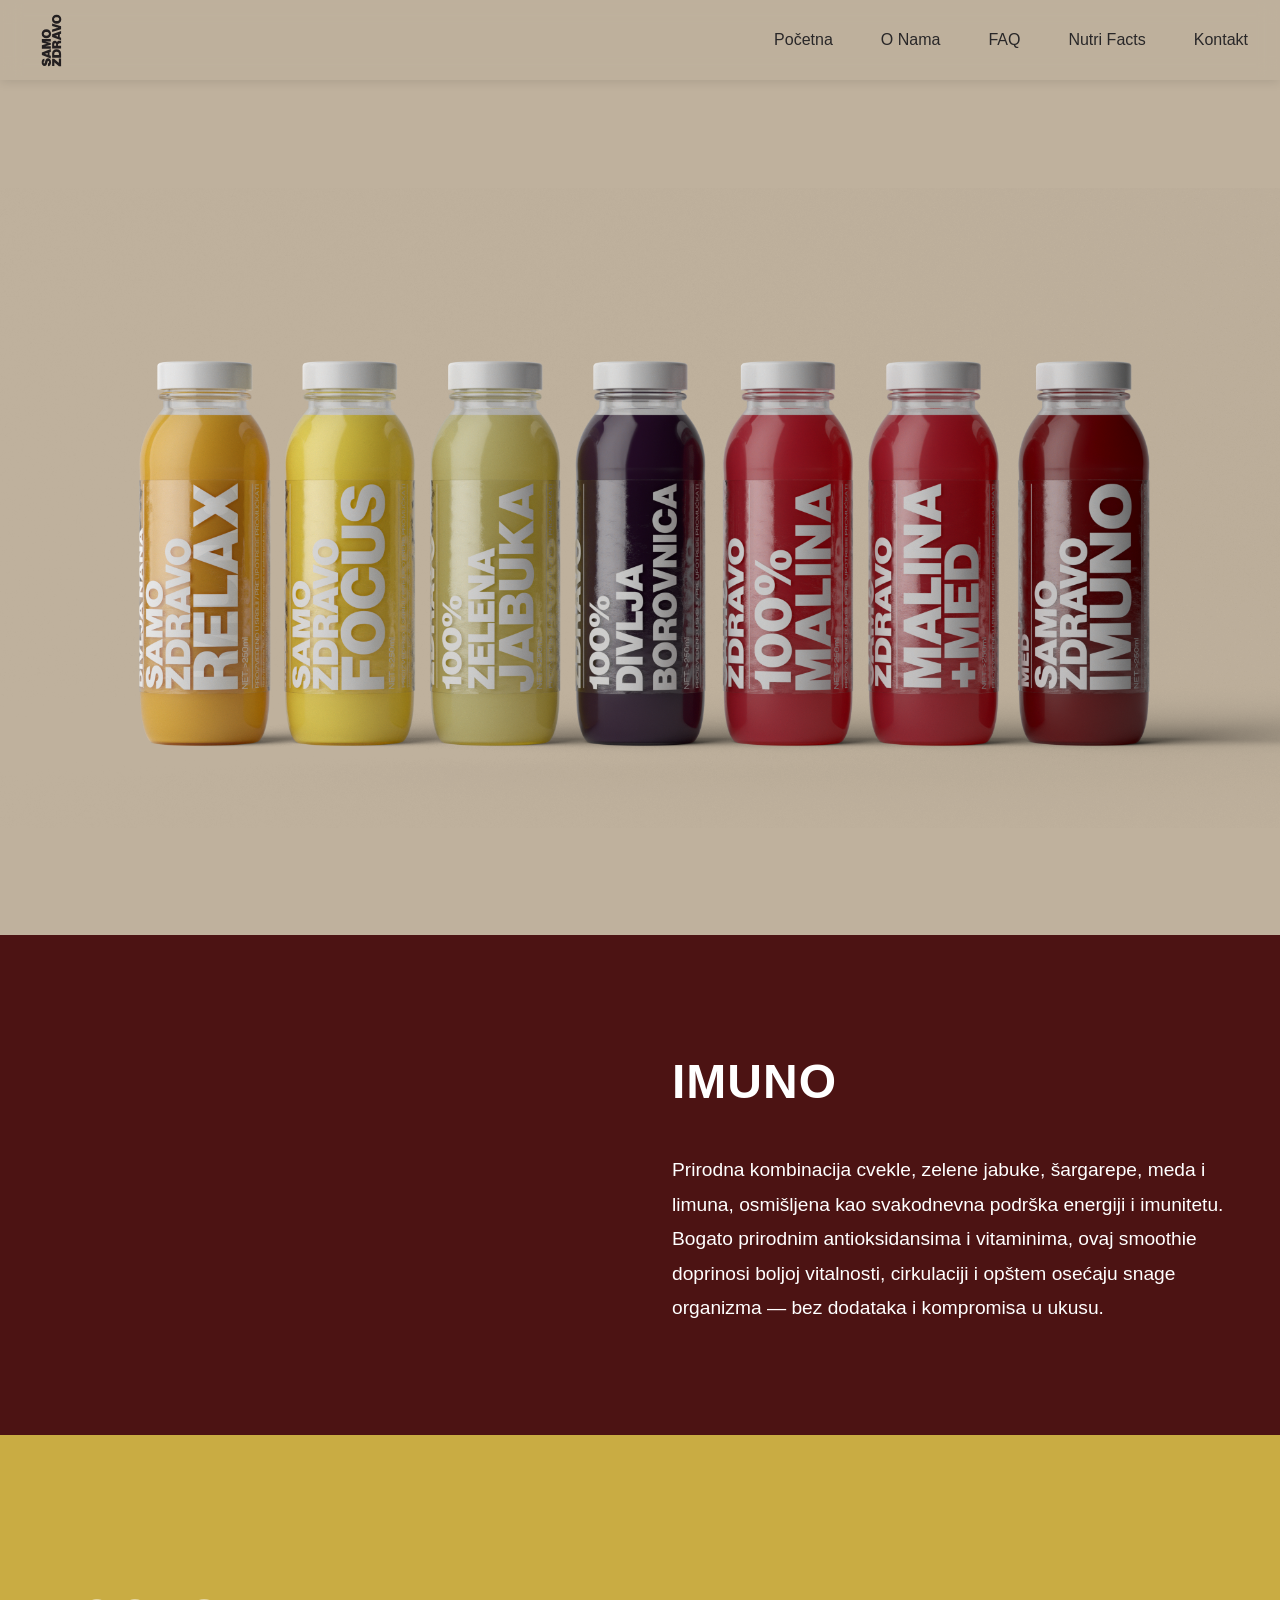
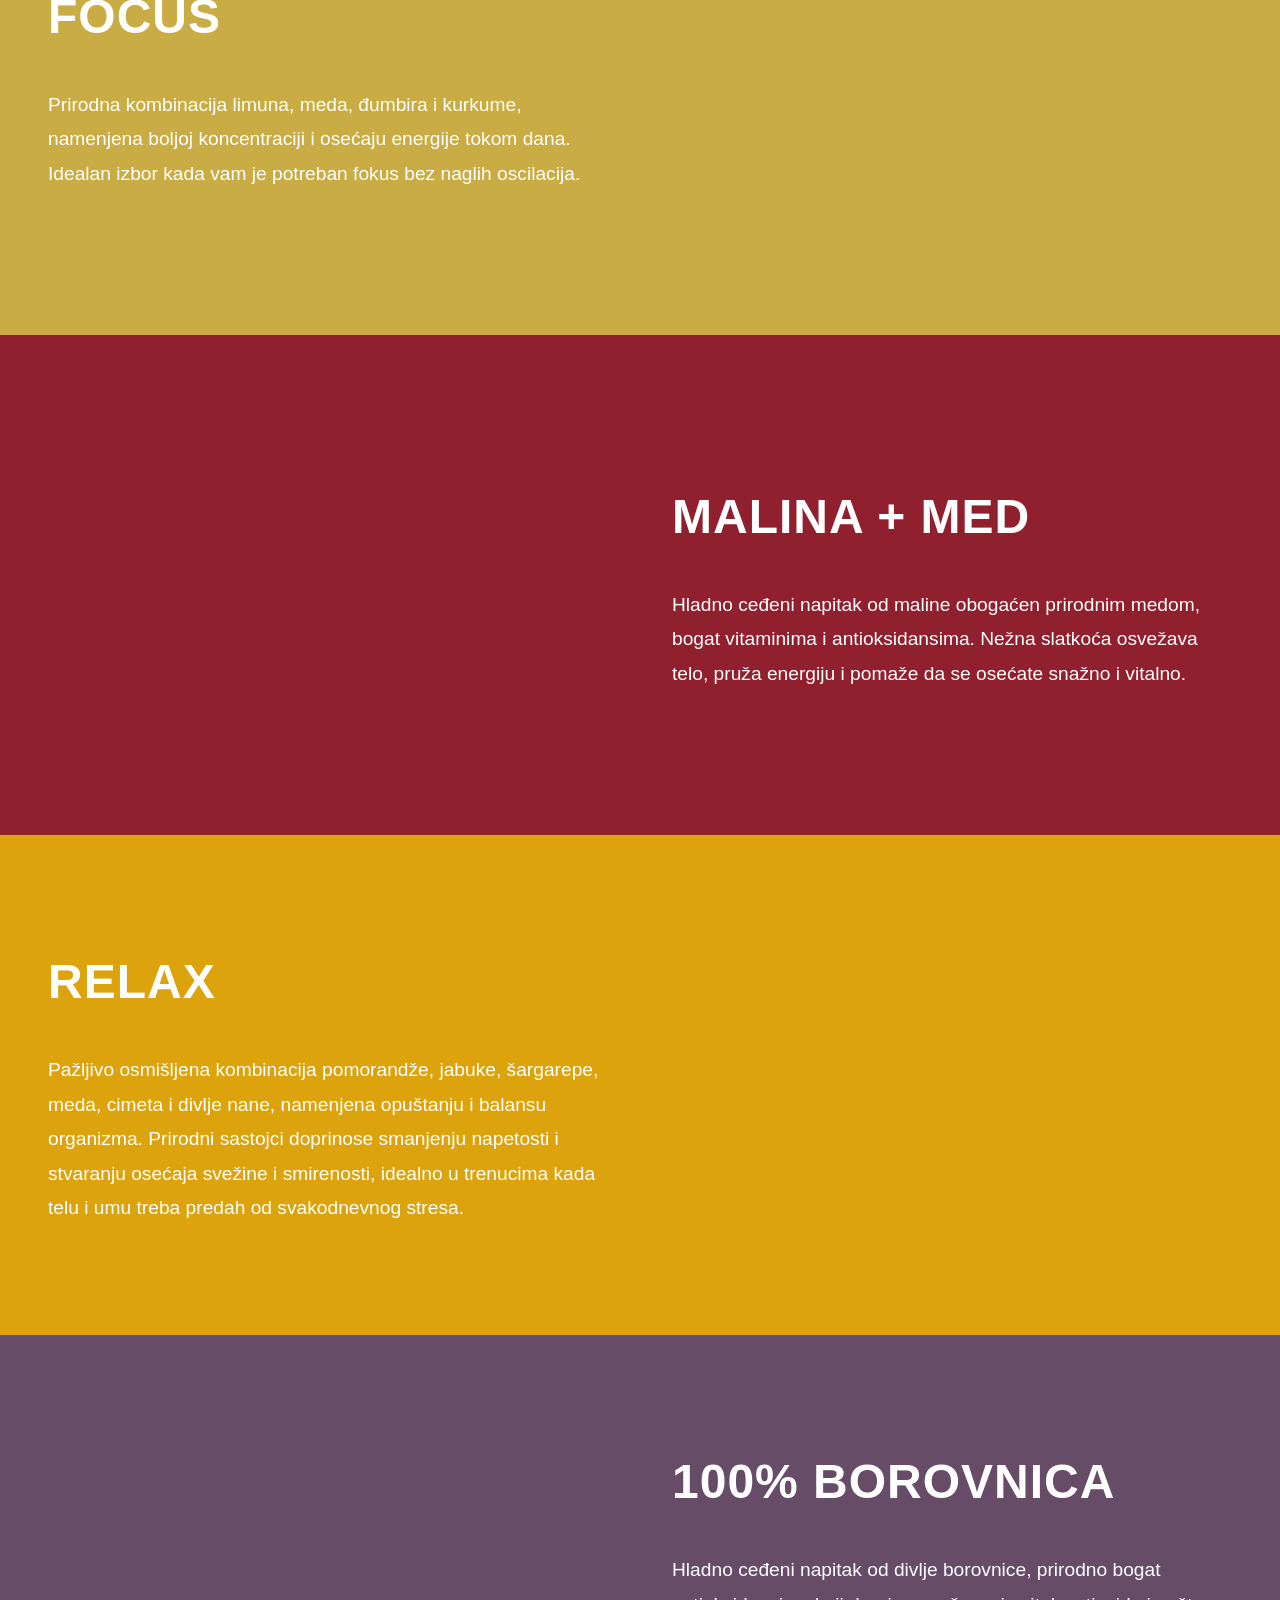
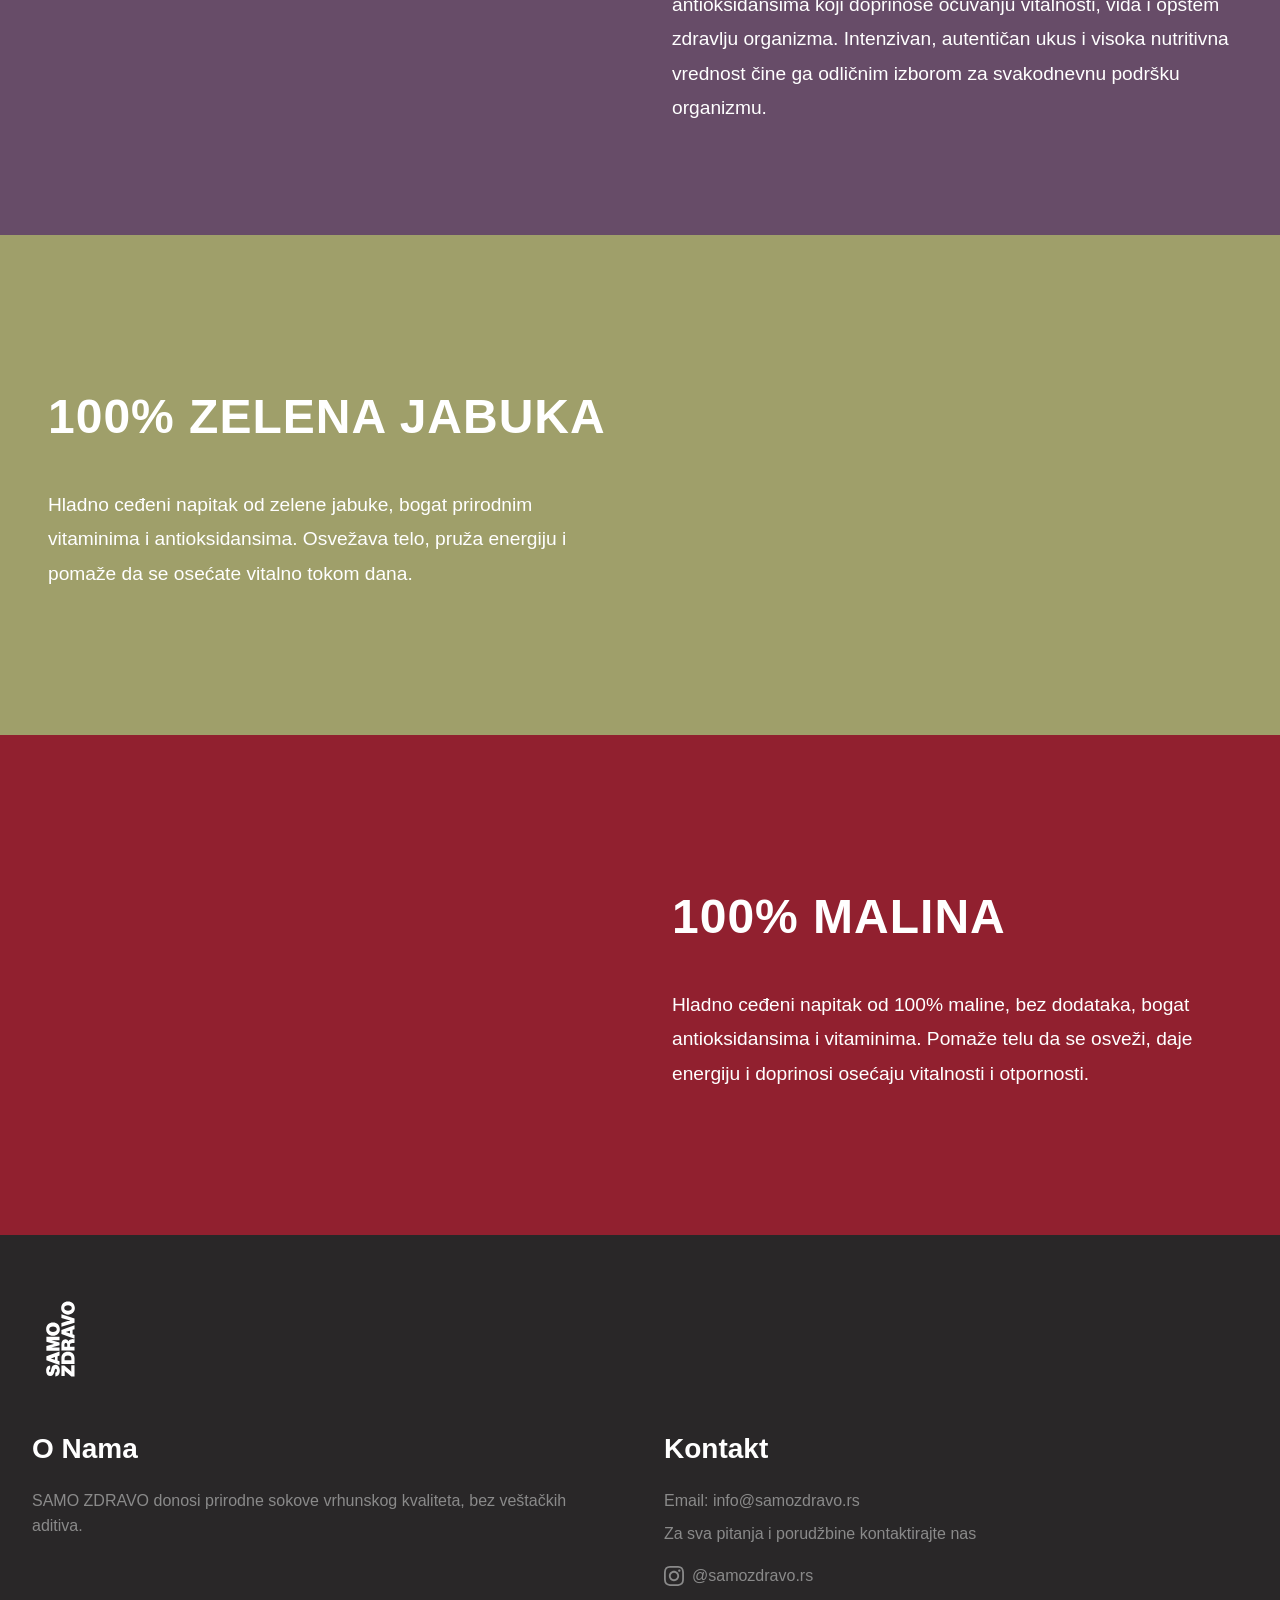
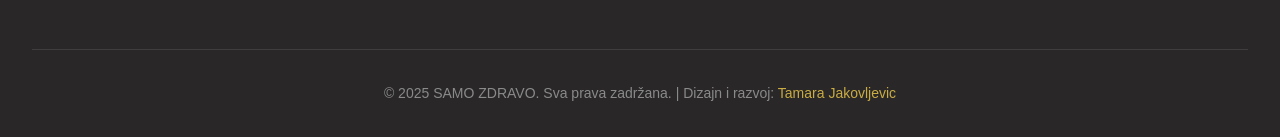
==== index.html @ b690edca "Add Google Search Console verification meta tag" ====
<!DOCTYPE html>
<html lang="sr">
<head>
    <meta charset="UTF-8">
    <meta name="viewport" content="width=device-width, initial-scale=1.0">
    <meta name="google-site-verification" content="1JbFzrZDR3w4a41uPcyJNktcZv-102y-2IYd3TFkwqc" />
    <title>SAMO ZDRAVO - Prirodni sokovi</title>
    <meta name="description" content="SAMO ZDRAVO - Prirodni smoothie sokovi sa ukusnim voćnim kombinacijama">
    <link rel="stylesheet" href="styles.css">
</head>
<body>
    <header class="header">
        <div class="header-container">
            <div class="logo">
                <a href="index.html">
                    <img src="assets/images/logo-samo-zdravo.svg" alt="SAMO ZDRAVO logo" class="logo-image">
                </a>
            </div>
            <nav class="nav-desktop" aria-label="Main navigation">
                <a href="index.html" class="nav-link active">Početna</a>
                <a href="about.html" class="nav-link">O Nama</a>
                <a href="faq.html" class="nav-link">FAQ</a>
                <a href="blog.html" class="nav-link">Nutri Facts</a>
                <a href="contact.html" class="nav-link">Kontakt</a>
            </nav>
            <button class="hamburger" aria-label="Toggle menu" aria-expanded="false">
                <span class="hamburger-line"></span>
                <span class="hamburger-line"></span>
                <span class="hamburger-line"></span>
            </button>
        </div>
        <div class="mobile-menu" id="mobile-menu">
            <a href="index.html" class="mobile-menu-link">Početna</a>
            <a href="about.html" class="mobile-menu-link">O Nama</a>
            <a href="faq.html" class="mobile-menu-link">FAQ</a>
            <a href="blog.html" class="mobile-menu-link">Nutri Facts</a>
            <a href="contact.html" class="mobile-menu-link">Kontakt</a>
        </div>
    </header>

    <main>
        <section class="hero">
            <div class="hero-content">
                <img src="assets/images/FAMILY02.png" alt="SAMO ZDRAVO - All juice flavors" class="hero-image">
            </div>
        </section>

        <section class="flavors">
            <article class="flavor-section flavor-imuno">
                <div class="flavor-container">
                    <div class="flavor-image">
                        <img src="assets/images/Imuno 01.png" alt="Imuno Smoothie bottle" class="flavor-image-static">
                        <video autoplay loop muted playsinline class="flavor-video-rotation">
                            <source src="assets/videos/Imuno 01.mp4" type="video/mp4">
                        </video>
                    </div>
                    <div class="flavor-content">
                        <h2 class="flavor-title">IMUNO</h2>
                        <p class="flavor-description">
                            Prirodna kombinacija cvekle, zelene jabuke, šargarepe, meda i limuna, osmišljena kao svakodnevna podrška energiji i imunitetu.
                            Bogato prirodnim antioksidansima i vitaminima, ovaj smoothie doprinosi boljoj vitalnosti, cirkulaciji i opštem osećaju snage organizma — bez dodataka i kompromisa u ukusu.
                        </p>
                    </div>
                    <div class="flavor-video-horizontal-wrapper">
                        <video autoplay loop muted playsinline class="flavor-video-horizontal">
                            <source src="assets/videos/Imuno 02_horizontal_1.mp4" type="video/mp4">
                        </video>
                    </div>
                </div>
            </article>

            <article class="flavor-section flavor-focus">
                <div class="flavor-container">
                    <div class="flavor-image">
                        <img src="assets/images/FOCUS.png" alt="Focus Smoothie bottle" class="flavor-image-static">
                        <video autoplay loop muted playsinline class="flavor-video-rotation">
                            <source src="assets/videos/Focus01.mp4" type="video/mp4">
                        </video>
                    </div>
                    <div class="flavor-content">
                        <h2 class="flavor-title">FOCUS</h2>
                        <p class="flavor-description">
                            Prirodna kombinacija limuna, meda, đumbira i kurkume, namenjena boljoj koncentraciji i osećaju energije tokom dana.
                            Idealan izbor kada vam je potreban fokus bez naglih oscilacija.
                        </p>
                    </div>
                    <div class="flavor-video-horizontal-wrapper">
                        <video autoplay loop muted playsinline class="flavor-video-horizontal">
                            <source src="assets/videos/Focus 02_horizontal_1.mp4" type="video/mp4">
                        </video>
                    </div>
                </div>
            </article>

            <article class="flavor-section flavor-malina-med">
                <div class="flavor-container">
                    <div class="flavor-image">
                        <img src="assets/images/MALINA MED.png" alt="Malina Med Smoothie bottle" class="flavor-image-static">
                        <video autoplay loop muted playsinline class="flavor-video-rotation">
                            <source src="assets/videos/Malina Med01.mp4" type="video/mp4">
                        </video>
                    </div>
                    <div class="flavor-content">
                        <h2 class="flavor-title">MALINA + MED</h2>
                        <p class="flavor-description">
                            Hladno ceđeni napitak od maline obogaćen prirodnim medom, bogat vitaminima i antioksidansima.
                            Nežna slatkoća osvežava telo, pruža energiju i pomaže da se osećate snažno i vitalno.
                        </p>
                    </div>
                    <div class="flavor-video-horizontal-wrapper">
                        <video autoplay loop muted playsinline class="flavor-video-horizontal">
                            <source src="assets/videos/Malina Med 02_horizontal_1.mp4" type="video/mp4">
                        </video>
                    </div>
                </div>
            </article>

            <article class="flavor-section flavor-relax">
                <div class="flavor-container">
                    <div class="flavor-image">
                        <img src="assets/images/RELAX.png" alt="Relax Smoothie bottle" class="flavor-image-static">
                        <video autoplay loop muted playsinline class="flavor-video-rotation">
                            <source src="assets/videos/Relax 01.mp4" type="video/mp4">
                        </video>
                    </div>
                    <div class="flavor-content">
                        <h2 class="flavor-title">RELAX</h2>
                        <p class="flavor-description">
                            Pažljivo osmišljena kombinacija pomorandže, jabuke, šargarepe, meda, cimeta i divlje nane, namenjena opuštanju i balansu organizma.
                            Prirodni sastojci doprinose smanjenju napetosti i stvaranju osećaja svežine i smirenosti, idealno u trenucima kada telu i umu treba predah od svakodnevnog stresa.
                        </p>
                    </div>
                    <div class="flavor-video-horizontal-wrapper">
                        <video autoplay loop muted playsinline class="flavor-video-horizontal">
                            <source src="assets/videos/Relax 02_horizontal_1.mp4" type="video/mp4">
                        </video>
                    </div>
                </div>
            </article>

            <article class="flavor-section flavor-borovnica">
                <div class="flavor-container">
                    <div class="flavor-image">
                        <img src="assets/images/Borovnica 01.png" alt="Borovnica Smoothie bottle" class="flavor-image-static">
                        <video autoplay loop muted playsinline class="flavor-video-rotation">
                            <source src="assets/videos/Borovnica 01_1.mp4" type="video/mp4">
                        </video>
                    </div>
                    <div class="flavor-content">
                        <h2 class="flavor-title">100% BOROVNICA</h2>
                        <p class="flavor-description">
                            Hladno ceđeni napitak od divlje borovnice, prirodno bogat antioksidansima koji doprinose očuvanju vitalnosti, vida i opštem zdravlju organizma.
                            Intenzivan, autentičan ukus i visoka nutritivna vrednost čine ga odličnim izborom za svakodnevnu podršku organizmu.
                        </p>
                    </div>
                    <div class="flavor-video-horizontal-wrapper">
                        <video autoplay loop muted playsinline class="flavor-video-horizontal">
                            <source src="assets/videos/Borovnica Horizontal_1.webm" type="video/mp4">
                        </video>
                    </div>
                </div>
            </article>

            <article class="flavor-section flavor-jabuka">
                <div class="flavor-container">
                    <div class="flavor-image">
                        <img src="assets/images/Jabuka 01.png" alt="Jabuka Smoothie bottle" class="flavor-image-static">
                        <video autoplay loop muted playsinline class="flavor-video-rotation">
                            <source src="assets/videos/Jabuka 01.mp4" type="video/mp4">
                        </video>
                    </div>
                    <div class="flavor-content">
                        <h2 class="flavor-title">100% ZELENA JABUKA</h2>
                        <p class="flavor-description">
                            Hladno ceđeni napitak od zelene jabuke, bogat prirodnim vitaminima i antioksidansima. 
                            Osvežava telo, pruža energiju i pomaže da se osećate vitalno tokom dana.
                        </p>
                    </div>
                    <div class="flavor-video-horizontal-wrapper">
                        <video autoplay loop muted playsinline class="flavor-video-horizontal">
                            <source src="assets/videos/Jabuka 02_horizontal_1.mp4" type="video/mp4">
                        </video>
                    </div>
                </div>
            </article>

            <article class="flavor-section flavor-malina">
                <div class="flavor-container">
                    <div class="flavor-image">
                        <img src="assets/images/Malina 01.png" alt="Malina Smoothie bottle" class="flavor-image-static">
                        <video autoplay loop muted playsinline class="flavor-video-rotation">
                            <source src="assets/videos/Malina 01.mp4" type="video/mp4">
                        </video>
                    </div>
                    <div class="flavor-content">
                        <h2 class="flavor-title">100% MALINA</h2>
                        <p class="flavor-description">
                            Hladno ceđeni napitak od 100% maline, bez dodataka, bogat antioksidansima i vitaminima.
                            Pomaže telu da se osveži, daje energiju i doprinosi osećaju vitalnosti i otpornosti.
                        </p>
                    </div>
                    <div class="flavor-video-horizontal-wrapper">
                        <video autoplay loop muted playsinline class="flavor-video-horizontal">
                            <source src="assets/videos/Malina 02_horizontal_1.mp4" type="video/mp4">
                        </video>
                    </div>
                </div>
            </article>
        </section>
    </main>

    <footer class="footer" id="contact">
        <div class="footer-container">
            <div class="footer-brand">
                <img src="assets/images/logo-samo-zdravo.svg" alt="SAMO ZDRAVO logo" class="footer-logo">
            </div>
            <div class="footer-content">
                <div class="footer-section" id="about">
                    <h3>O Nama</h3>
                    <p>SAMO ZDRAVO donosi prirodne sokove vrhunskog kvaliteta, bez veštačkih aditiva.</p>
                </div>
                <div class="footer-section">
                    <h3>Kontakt</h3>
                    <p>Email: <a href="mailto:info@samozdravo.rs" style="color: inherit; text-decoration: none;">info@samozdravo.rs</a></p>
                    <p>Za sva pitanja i porudžbine kontaktirajte nas</p>
                    <p style="margin-top: 1rem;">
                        <a href="https://www.instagram.com/samozdravo.rs/" target="_blank" rel="noopener noreferrer" class="footer-social-link">
                            <svg width="20" height="20" viewBox="0 0 24 24" fill="none" xmlns="http://www.w3.org/2000/svg" style="vertical-align: middle; margin-right: 0.5rem;">
                                <path d="M12 2.163c3.204 0 3.584.012 4.85.07 3.252.148 4.771 1.691 4.919 4.919.058 1.265.069 1.645.069 4.849 0 3.205-.012 3.584-.069 4.849-.149 3.225-1.664 4.771-4.919 4.919-1.266.058-1.644.07-4.85.07-3.204 0-3.584-.012-4.849-.07-3.26-.149-4.771-1.699-4.919-4.92-.058-1.265-.07-1.644-.07-4.849 0-3.204.013-3.583.07-4.849.149-3.227 1.664-4.771 4.919-4.919 1.266-.057 1.645-.069 4.849-.069zm0-2.163c-3.259 0-3.667.014-4.947.072-4.358.2-6.78 2.618-6.98 6.98-.059 1.281-.073 1.689-.073 4.948 0 3.259.014 3.668.072 4.948.2 4.358 2.618 6.78 6.98 6.98 1.281.058 1.689.072 4.948.072 3.259 0 3.668-.014 4.948-.072 4.354-.2 6.782-2.618 6.979-6.98.059-1.28.073-1.689.073-4.948 0-3.259-.014-3.667-.072-4.947-.196-4.354-2.617-6.78-6.979-6.98-1.281-.059-1.69-.073-4.949-.073zm0 5.838c-3.403 0-6.162 2.759-6.162 6.162s2.759 6.163 6.162 6.163 6.162-2.759 6.162-6.163c0-3.403-2.759-6.162-6.162-6.162zm0 10.162c-2.209 0-4-1.79-4-4 0-2.209 1.791-4 4-4s4 1.791 4 4c0 2.21-1.791 4-4 4zm6.406-11.845c-.796 0-1.441.645-1.441 1.44s.645 1.44 1.441 1.44c.795 0 1.439-.645 1.439-1.44s-.644-1.44-1.439-1.44z" fill="currentColor"/>
                            </svg>
                            @samozdravo.rs
                        </a>
                    </p>
                </div>
            </div>
            <div class="footer-bottom">
                <p>&copy; 2025 SAMO ZDRAVO. Sva prava zadržana. | Dizajn i razvoj: <a href="https://tamara014.github.io/Tamara-Portfolio/" target="_blank" rel="noopener noreferrer" style="color: var(--color-focus); text-decoration: none;">Tamara Jakovljevic</a></p>
            </div>
        </div>
    </footer>

    <script src="script.js"></script>
</body>
</html>
---- styles.css ----
* {
    margin: 0;
    padding: 0;
    box-sizing: border-box;
}

:root {
    --color-imuno: #4C1313;
    --color-focus: #C9AC43;
    --color-relax: #DDA30D;
    --color-malina: #91202F;
    --color-malina-med: #91202F;
    --color-borovnica: #674C68;
    --color-jabuka: #9F9F6A;
    
    --color-bg-light: #BFB19D;
    --color-bg-white: #ffffff;
    --color-text-dark: #292728;
    --color-text-medium: #5a5a5a;
    --color-text-light: #8a8a8a;
    
    --font-primary: -apple-system, BlinkMacSystemFont, 'Segoe UI', Roboto, Oxygen, Ubuntu, Cantarell, sans-serif;
    --font-size-base: 16px;
    --font-size-small: 14px;
    --font-size-h1: 2.5rem;
    --font-size-h2: 2rem;
    --font-size-h3: 1.5rem;
    
    --spacing-xs: 0.5rem;
    --spacing-sm: 1rem;
    --spacing-md: 2rem;
    --spacing-lg: 3rem;
    --spacing-xl: 4rem;
    
    --header-height: 70px;
    
    --transition-fast: 0.2s ease;
    --transition-medium: 0.3s ease;
}

html {
    scroll-behavior: smooth;
    overflow-x: hidden;
}

body {
    font-family: var(--font-primary);
    font-size: var(--font-size-base);
    color: var(--color-text-dark);
    background-color: var(--color-bg-light);
    line-height: 1.6;
    overflow-x: hidden;
    width: 100%;
    max-width: 100vw;
    overflow-x: hidden;
    margin: 0;
    padding: 0;
}

img {
    max-width: 100%;
    height: auto;
    display: block;
}

.header {
    position: fixed;
    top: 0;
    left: 0;
    right: 0;
    background-color: rgba(191, 177, 157, 0.8);
    backdrop-filter: blur(10px);
    -webkit-backdrop-filter: blur(10px);
    box-shadow: 0 2px 10px rgba(0, 0, 0, 0.1);
    z-index: 1000;
    height: var(--header-height);
}

.header-container {
    max-width: 1400px;
    margin: 0 auto;
    padding: 0 var(--spacing-md);
    height: 100%;
    display: flex;
    justify-content: space-between;
    align-items: center;
}

.logo {
    flex-shrink: 0;
}

.logo-image {
    height: 45px;
    width: auto;
}

.nav-desktop {
    display: none;
    gap: var(--spacing-lg);
    align-items: center;
}

.nav-link {
    color: var(--color-text-dark);
    text-decoration: none;
    font-weight: 500;
    font-size: 1rem;
    transition: color var(--transition-fast);
    position: relative;
}

.social-link {
    display: flex;
    align-items: center;
    justify-content: center;
    color: var(--color-text-dark);
    transition: all var(--transition-fast);
    padding: 0.5rem;
    border-radius: 50%;
}

.social-link:hover {
    color: var(--color-imuno);
    background-color: rgba(76, 19, 19, 0.1);
    transform: scale(1.1);
}

.social-link svg {
    width: 24px;
    height: 24px;
}

.nav-link:hover,
.nav-link:focus {
    color: var(--color-imuno);
}

.nav-link::after {
    content: '';
    position: absolute;
    bottom: -5px;
    left: 0;
    width: 0;
    height: 2px;
    background-color: var(--color-imuno);
    transition: width var(--transition-medium);
}

.nav-link:hover::after,
.nav-link:focus::after {
    width: 100%;
}

.nav-link.active {
    color: var(--color-imuno);
    font-weight: 600;
}

.hamburger {
    display: flex;
    flex-direction: column;
    justify-content: space-around;
    width: 28px;
    height: 24px;
    background: transparent;
    border: none;
    cursor: pointer;
    padding: 0;
    z-index: 1001;
}

.hamburger-line {
    width: 100%;
    height: 3px;
    background-color: var(--color-text-dark);
    border-radius: 2px;
    transition: all var(--transition-medium);
}

.hamburger[aria-expanded="true"] .hamburger-line:nth-child(1) {
    transform: rotate(45deg) translate(6px, 6px);
}

.hamburger[aria-expanded="true"] .hamburger-line:nth-child(2) {
    opacity: 0;
}

.hamburger[aria-expanded="true"] .hamburger-line:nth-child(3) {
    transform: rotate(-45deg) translate(6px, -6px);
}

.mobile-menu {
    position: fixed;
    top: var(--header-height);
    left: 0;
    right: 0;
    width: 100vw;
    height: 50vh;
    max-height: 50vh;
    background-color: var(--color-bg-light);
    display: flex;
    flex-direction: column;
    justify-content: flex-start;
    align-items: center;
    padding: var(--spacing-lg) var(--spacing-md);
    gap: var(--spacing-md);
    transform: translateX(-100%);
    opacity: 0;
    transition: transform 0.4s ease, opacity 0.4s ease;
    pointer-events: none;
    z-index: 999;
    overflow-y: auto;
}

.mobile-menu.active {
    transform: translateX(0);
    opacity: 1;
    pointer-events: all;
}

.mobile-menu-link {
    color: var(--color-text-dark);
    text-decoration: none;
    font-weight: 500;
    font-size: 1.3rem;
    padding: var(--spacing-md);
    border-radius: 8px;
    transition: background-color var(--transition-fast);
    text-align: center;
}

.mobile-menu-link:hover,
.mobile-menu-link:focus {
    background-color: var(--color-bg-light);
    color: var(--color-imuno);
}

main {
    margin-top: var(--header-height);
}

.hero {
    background-color: var(--color-bg-light);
    padding: 0;
    display: flex;
    justify-content: center;
    align-items: center;
    min-height: 85vh;
    width: 100%;
}

.hero-content {
    width: 100%;
    display: flex;
    justify-content: center;
    align-items: center;
}

.hero-image {
    width: 120vw;
    max-width: 120vw;
    height: auto;
    object-fit: cover;
    display: block;
    margin: 0;
    padding: 0;
}

.flavors {
    display: flex;
    flex-direction: column;
}

.flavor-section {
    width: 100%;
    padding: var(--spacing-md) var(--spacing-md);
    min-height: 500px;
    display: flex;
    align-items: center;
    justify-content: center;
}

.flavor-container {
    max-width: 1200px;
    width: 100%;
    display: flex;
    flex-direction: column;
    align-items: center;
    gap: var(--spacing-sm);
}

.flavor-image {
    flex: 1;
    display: flex;
    justify-content: center;
    align-items: center;
    position: relative;
    width: 100%;
}


.flavor-image-static {
    display: block;
    max-width: 500px;
    height: auto;
    object-fit: contain;
    margin-top: -50px;
    margin-bottom: -60px;
    padding: 10px;
    position: relative;
    z-index: 1;
}

.flavor-video-rotation {
    display: none;
}


.flavor-video-horizontal-wrapper {
    display: block;
    width: 100%;
    max-width: 500px;
    margin-top: -130px;
    position: relative;
    z-index: 1;
}

.flavor-video-horizontal {
    width: 100%;
    height: auto;
    display: block;
}

.flavor-image img {
    max-width: 450px;
    height: auto;
    object-fit: contain;
}

video {
    background: transparent;
}

.flavor-content {
    flex: 1;
    text-align: center;
    position: relative;
    z-index: 10;
}

.flavor-title {
    font-size: var(--font-size-h2);
    font-weight: 700;
    margin-bottom: var(--spacing-md);
    color: var(--color-bg-white);
    text-transform: uppercase;
    letter-spacing: 1px;
}

.flavor-description {
    font-size: 1.1rem;
    line-height: 1.8;
    color: var(--color-bg-white);
    max-width: 600px;
    margin: 0 auto;
}


.flavor-imuno {
    background-color: var(--color-imuno);
}

.flavor-focus {
    background-color: var(--color-focus);
}

.flavor-relax {
    background-color: var(--color-relax);
}

.flavor-malina {
    background-color: var(--color-malina);
}

.flavor-malina-med {
    background-color: var(--color-malina-med);
}

.flavor-borovnica {
    background-color: var(--color-borovnica);
}

.flavor-jabuka {
    background-color: var(--color-jabuka);
}

.footer {
    background-color: var(--color-text-dark);
    color: var(--color-bg-white);
    padding: var(--spacing-xl) var(--spacing-md) var(--spacing-md);
}

.footer-container {
    max-width: 1400px;
    margin: 0 auto;
}

.footer-brand {
    margin-bottom: var(--spacing-lg);
    display: flex;
    justify-content: center;
}

.footer-logo {
    height: 80px;
    width: auto;
    filter: brightness(0) invert(1);
}

.footer-content {
    display: grid;
    grid-template-columns: 1fr;
    gap: var(--spacing-lg);
    margin-bottom: var(--spacing-lg);
    text-align: center;
}

.footer-section h3 {
    font-size: var(--font-size-h3);
    margin-bottom: var(--spacing-sm);
    color: var(--color-bg-white);
}

.footer-section p {
    color: var(--color-text-light);
    margin-bottom: var(--spacing-xs);
}

.footer-social-link {
    display: inline-flex;
    align-items: center;
    color: var(--color-text-light);
    text-decoration: none;
    transition: color var(--transition-fast);
}

.footer-social-link:hover {
    color: var(--color-focus);
}

.footer-bottom {
    border-top: 1px solid rgba(255, 255, 255, 0.1);
    padding-top: var(--spacing-md);
    text-align: center;
}

.footer-bottom p {
    color: var(--color-text-light);
    font-size: var(--font-size-small);
}




@media (min-width: 768px) {
    :root {
        --font-size-h1: 3rem;
        --font-size-h2: 2.5rem;
        --font-size-h3: 1.75rem;
        --header-height: 80px;
    }
    
    .logo-image {
        height: 55px;
    }
    
    .hero {
        min-height: 70vh;
        padding: var(--spacing-xl) var(--spacing-lg);
    }
    
    .flavor-container {
        flex-direction: row;
        gap: var(--spacing-xl);
    }
    
    .flavor-image img {
        max-width: 400px;
    }
    
    .flavor-content {
        text-align: left;
    }
    
    .flavor-description {
        margin: 0;
    }
    
    
    .flavor-section:nth-child(even) .flavor-container {
        flex-direction: row-reverse;
    }
    
    .values-grid {
        grid-template-columns: repeat(2, 1fr);
    }
    
    .content-section {
        padding: var(--spacing-lg) var(--spacing-md);
    }
    
    .content-block {
        padding: var(--spacing-md);
    }
    
    .content-block h2 {
        font-size: 1.8rem;
    }
    
    .content-block p {
        font-size: 1rem;
    }

    .contact-details {
        grid-template-columns: repeat(3, 1fr);
    }
    
    .form-row {
        grid-template-columns: repeat(2, 1fr);
    }
    
    .locations-grid {
        grid-template-columns: repeat(3, 1fr);
    }
    
    .contact-grid {
        grid-template-columns: repeat(2, 1fr);
    }
    
    .locations-grid {
        grid-template-columns: repeat(3, 1fr);
    }
    
    .contact-info-full .contact-details {
        grid-template-columns: repeat(2, 1fr);
    }
    
    .footer-content {
        grid-template-columns: repeat(2, 1fr);
        text-align: left;
    }
    
    .footer-brand {
        justify-content: flex-start;
    }
}


@media (min-width: 1024px) {
    .hamburger {
        display: none;
    }
    
    .nav-desktop {
        display: flex;
    }
    
    .mobile-menu {
        display: none;
    }
    
    .logo-image {
        font-weight: bold;
    }
    
    .hero {
        min-height: 95vh;
    }
    
    .hero-image {
        width: 100vw !important;
        max-width: 100vw !important;
    }
    
    .flavor-section {
        padding: var(--spacing-lg) var(--spacing-lg);
    }
    
    
    .flavor-image-static {
        display: none;
    }
    
    .flavor-video-rotation {
        display: block;
        max-width: 550px;
        height: auto;
        width: 100%;
    }
    
    .flavor-video-horizontal-wrapper {
        display: none;
    }
    
    .flavor-image img {
        max-width: 550px;
    }
    
    .flavor-title {
        font-size: 3rem;
    }
    
    .flavor-description {
        font-size: 1.2rem;
    }
    
    .content-section {
        padding: var(--spacing-lg) var(--spacing-md);
    }
    
    .content-block {
        padding: var(--spacing-md);
    }
}

@media (max-width: 767px) {
    .content-section {
        padding: var(--spacing-md) var(--spacing-sm);
    }
    
    .content-block {
        padding: var(--spacing-sm);
        margin-bottom: var(--spacing-md);
    }
    
    .content-block h2 {
        font-size: 1.5rem;
    }
    
    .content-block p {
        font-size: 0.95rem;
        line-height: 1.6;
    }
    
    .values-grid {
        grid-template-columns: 1fr;
        gap: var(--spacing-sm);
    }
    
    .value-item {
        padding: var(--spacing-sm);
    }
    
    .value-item h3 {
        font-size: 1.1rem;
    }
    
    .value-item p {
        font-size: 0.9rem;
    }
    
    .feature-list li {
        font-size: 1rem;
        padding: 0.7rem;
        padding-left: calc(var(--spacing-sm) + 20px);
    }
}

@media (max-width: 480px) {
    .content-block h2 {
        font-size: 1.3rem;
    }
    
    .content-block p {
        font-size: 0.9rem;
    }
    
    .value-item h3 {
        font-size: 1rem;
    }
    
    .feature-list li {
        font-size: 0.9rem;
    }
    
    .hero {
        padding: var(--spacing-md) var(--spacing-sm);
    }
}

@media (min-width: 1440px) {
    .hero-image {
        max-width: 1100px;
    }
    
    .flavor-image img {
        max-width: 500px;
    }
}


@media (prefers-contrast: high) {
    .nav-link,
    .mobile-menu-link {
        text-decoration: underline;
    }
    
    .header {
        border-bottom: 2px solid var(--color-text-dark);
    }
}


@media (prefers-reduced-motion: reduce) {
    *,
    *::before,
    *::after {
        animation-duration: 0.01ms !important;
        animation-iteration-count: 1 !important;
        transition-duration: 0.01ms !important;
        scroll-behavior: auto !important;
    }
}

.contact-header {
    background-color: var(--color-bg-light);
    padding: calc(var(--spacing-xl) + var(--header-height)) var(--spacing-md) var(--spacing-xl);
    display: flex;
    justify-content: center;
    align-items: center;
    min-height: 30vh;
}

.contact-header-content {
    max-width: 900px;
    text-align: center;
}

.contact-header h1 {
    font-size: var(--font-size-h1);
    font-weight: 700;
    margin-bottom: var(--spacing-md);
    text-transform: uppercase;
    letter-spacing: 2px;
    color: var(--color-text-dark);
}

.contact-header p {
    font-size: 1.2rem;
    line-height: 1.7;
    color: var(--color-text-medium);
    max-width: 700px;
    margin: 0 auto;
}


.hero-minimal {
    background-color: var(--color-bg-light);
    padding: calc(var(--spacing-xl) + var(--header-height)) var(--spacing-md) var(--spacing-xl);
    display: flex;
    justify-content: center;
    align-items: center;
    min-height: 40vh;
}

.page-hero-content {
    max-width: 800px;
    text-align: center;
}

.hero-minimal .page-hero-content h1,
.page-hero-content h1 {
    font-size: var(--font-size-h1);
    font-weight: 700;
    margin-bottom: var(--spacing-sm);
    text-transform: uppercase;
    letter-spacing: 2px;
    color: var(--color-text-dark);
}

.hero-minimal .hero-subtitle,
.page-hero-content .hero-subtitle {
    font-size: 1.3rem;
    opacity: 0.8;
    font-weight: 300;
    color: var(--color-text-medium);
}

.content-section {
    padding: var(--spacing-xl) var(--spacing-md);
    background-color: var(--color-bg-light);
}

.content-container {
    max-width: 1200px;
    margin: 0 auto;
}

.content-block {
    margin-bottom: var(--spacing-xl);
    background-color: var(--color-bg-white);
    padding: var(--spacing-lg);
    border-radius: 12px;
}

.content-block h2 {
    font-size: var(--font-size-h2);
    color: var(--color-text-dark);
    margin-bottom: var(--spacing-md);
    font-weight: 700;
}

.content-block p {
    font-size: 1.1rem;
    line-height: 1.8;
    color: var(--color-text-medium);
    margin-bottom: var(--spacing-md);
}

.content-block ul {
    list-style-position: inside;
    margin-bottom: var(--spacing-md);
}

.values-grid {
    display: grid;
    grid-template-columns: 1fr;
    gap: var(--spacing-md);
    margin-top: var(--spacing-md);
}

.value-item {
    background-color: var(--color-bg-light);
    padding: var(--spacing-md);
    border-radius: 12px;
    transition: transform var(--transition-medium), box-shadow var(--transition-medium);
}

.value-item:hover {
    transform: translateY(-5px);
    box-shadow: 0 5px 20px rgba(0, 0, 0, 0.1);
}

.value-item h3 {
    font-size: 1.3rem;
    color: var(--color-text-dark);
    margin-bottom: var(--spacing-sm);
}

.value-item p {
    font-size: 1rem;
    color: var(--color-text-medium);
    margin-bottom: 0;
}

.feature-list {
    list-style: none;
    padding: 0;
}

.feature-list li {
    padding: var(--spacing-sm);
    margin-bottom: var(--spacing-xs);
    background-color: var(--color-bg-light);
    border-radius: 8px;
    font-size: 1.1rem;
    color: var(--color-text-medium);
    position: relative;
    padding-left: calc(var(--spacing-md) + 20px);
}

.feature-list li::before {
    content: '✓';
    position: absolute;
    left: var(--spacing-sm);
    color: var(--color-imuno);
    font-weight: bold;
    font-size: 1.2rem;
}


.contact-intro {
    text-align: center;
    margin-bottom: var(--spacing-xl);
    background-color: var(--color-bg-white);
    padding: var(--spacing-xl);
    border-radius: 12px;
}

.contact-intro h2 {
    font-size: var(--font-size-h1);
    color: var(--color-text-dark);
    margin-bottom: var(--spacing-md);
    font-weight: 700;
    text-transform: uppercase;
    letter-spacing: 1px;
}

.contact-intro p {
    font-size: 1.2rem;
    color: var(--color-text-medium);
    max-width: 700px;
    margin: 0 auto;
    line-height: 1.8;
}

.contact-grid {
    display: grid;
    grid-template-columns: 1fr;
    gap: var(--spacing-xl);
    margin-bottom: var(--spacing-xl);
}

.contact-intro-text {
    font-size: 1.1rem;
    color: var(--color-text-medium);
    margin-bottom: var(--spacing-lg);
    line-height: 1.7;
}

.contact-info,
.contact-form-wrapper {
    background-color: var(--color-bg-light);
    padding: var(--spacing-xl);
    border-radius: 12px;
    transition: transform var(--transition-fast), box-shadow var(--transition-fast);
}

.contact-info:hover,
.contact-form-wrapper:hover {
    transform: translateY(-3px);
    box-shadow: 0 4px 15px rgba(0, 0, 0, 0.1);
}

.contact-info h2,
.contact-form-wrapper h2 {
    font-size: 1.8rem;
    color: var(--color-text-dark);
    margin-bottom: var(--spacing-md);
    font-weight: 700;
    text-transform: uppercase;
    letter-spacing: 0.5px;
}

.contact-details {
    display: grid;
    grid-template-columns: 1fr;
    gap: var(--spacing-md);
    margin-top: var(--spacing-md);
}


.locations-section {
    background-color: var(--color-bg-white);
    padding: var(--spacing-xl);
    border-radius: 12px;
    margin-bottom: var(--spacing-xl);
}

.locations-section h2 {
    font-size: var(--font-size-h2);
    color: var(--color-text-dark);
    margin-bottom: var(--spacing-lg);
    font-weight: 700;
    text-align: center;
    text-transform: uppercase;
    letter-spacing: 1px;
}

.locations-grid {
    display: grid;
    grid-template-columns: 1fr;
    gap: var(--spacing-md);
    margin-top: var(--spacing-md);
}

.location-card {
    background-color: var(--color-bg-light);
    padding: var(--spacing-md);
    border-radius: 8px;
    transition: transform var(--transition-fast);
}

.location-card:hover {
    transform: translateY(-2px);
}

.location-card h3 {
    font-size: 1.3rem;
    color: var(--color-text-dark);
    margin-bottom: var(--spacing-sm);
    font-weight: 600;
}

.location-card p {
    font-size: 1rem;
    color: var(--color-text-medium);
    margin-bottom: var(--spacing-xs);
    line-height: 1.6;
}

.location-hours {
    margin-top: var(--spacing-sm);
    padding-top: var(--spacing-sm);
    border-top: 1px solid rgba(0, 0, 0, 0.1);
    font-size: 0.95rem;
    color: var(--color-text-light);
}

.contact-info-full {
.contact-info h3,
.contact-form-wrapper h2,
.contact-form-wrapper h3 {
    font-size: 1.8rem;
    color: var(--color-text-dark);
    margin-bottom: var(--spacing-md);
    font-weight: 700;
    text-transform: uppercase;
    letter-spacing: 0.5px;
}

.contact-info {
    background-color: var(--color-bg-white);
    padding: var(--spacing-lg);
    border-radius: 12px;
}

.contact-form-wrapper {
    background-color: var(--color-bg-white);
    padding: var(--spacing-lg);
    border-radius: 12px;
}

.contact-details {
    margin-top: var(--spacing-lg);
}

.contact-item {
    padding: var(--spacing-md);
    background-color: var(--color-bg-light);
    border-radius: 8px;
    transition: transform var(--transition-fast);
}

.contact-item:hover {
    transform: translateY(-2px);
}

.contact-item h3 {
    font-size: 1.1rem;
    color: var(--color-text-dark);
    margin-bottom: var(--spacing-xs);
    font-weight: 600;
}

.contact-item p {
    font-size: 1rem;
    color: var(--color-text-medium);
    margin-bottom: 0;
}

.contact-item a {
    color: var(--color-imuno);
    text-decoration: none;
    transition: color var(--transition-fast);
}

.contact-item a:hover,
.contact-item a:focus {
    color: var(--color-focus);
    text-decoration: underline;
}

.contact-form {
    background-color: transparent;
    padding: 0;
    border-radius: 0;
    display: flex;
    flex-direction: column;
    gap: var(--spacing-md);
}

.form-row {
    display: grid;
    grid-template-columns: 1fr;
    gap: var(--spacing-md);
}

.form-group {
    margin-bottom: 0;
}

.form-group input,
.form-group textarea {
    width: 100%;
    padding: var(--spacing-md) var(--spacing-md);
    border: 2px solid rgba(0, 0, 0, 0.08);
    background-color: var(--color-bg-white);
    border-radius: 16px;
    font-size: 1rem;
    font-family: var(--font-primary);
    color: var(--color-text-dark);
    transition: all var(--transition-medium);
    box-shadow: 0 2px 8px rgba(0, 0, 0, 0.04);
}

.form-group input:hover,
.form-group textarea:hover {
    border-color: rgba(0, 0, 0, 0.12);
    box-shadow: 0 3px 10px rgba(0, 0, 0, 0.06);
}

.form-group input:focus,
.form-group textarea:focus {
    outline: none;
    border-color: var(--color-imuno);
    background-color: var(--color-bg-white);
    box-shadow: 0 4px 16px rgba(128, 31, 51, 0.12);
    transform: translateY(-1px);
}

.form-group input::placeholder,
.form-group textarea::placeholder {
    color: var(--color-text-medium);
    opacity: 0.65;
    font-size: 0.95rem;
}

.form-group textarea {
    resize: vertical;
    min-height: 150px;
    line-height: 1.6;
    border-radius: 20px;
}

.btn-submit {
    background: linear-gradient(135deg, var(--color-imuno) 0%, var(--color-malina) 100%);
    color: var(--color-bg-white);
    border: none;
    padding: 18px var(--spacing-xl);
    font-size: 1.15rem;
    font-weight: 700;
    border-radius: 50px;
    cursor: pointer;
    transition: all 0.4s cubic-bezier(0.175, 0.885, 0.32, 1.275);
    width: 100%;
    text-transform: uppercase;
    letter-spacing: 2px;
    box-shadow: 0 8px 24px rgba(128, 31, 51, 0.4);
    position: relative;
    overflow: hidden;
    margin-top: var(--spacing-sm);
}

.btn-submit::before {
    content: '';
    position: absolute;
    top: 0;
    left: -100%;
    width: 100%;
    height: 100%;
    background: linear-gradient(90deg, transparent, rgba(255, 255, 255, 0.4), transparent);
    transition: left 0.6s ease;
}

.btn-submit:hover:not(:disabled)::before {
    left: 100%;
}

.btn-submit:hover:not(:disabled) {
    background: linear-gradient(135deg, var(--color-malina) 0%, var(--color-text-dark) 100%);
    transform: translateY(-4px) scale(1.02);
    box-shadow: 0 12px 35px rgba(128, 31, 51, 0.5);
}

.btn-submit:active:not(:disabled) {
    transform: translateY(-2px) scale(1.01);
    box-shadow: 0 6px 20px rgba(128, 31, 51, 0.4);
}

.btn-submit:disabled {
    opacity: 0.5;
    cursor: not-allowed;
    transform: none;
    box-shadow: 0 3px 10px rgba(128, 31, 51, 0.2);
}

.form-message {
    margin-top: var(--spacing-md);
    padding: var(--spacing-md);
    border-radius: 8px;
    font-size: 1rem;
    display: none;
}

.form-message.success {
    background-color: #d4edda;
    color: #155724;
    border: 1px solid #c3e6cb;
}

.form-message.error {
    background-color: #f8d7da;
    color: #721c24;
    border: 1px solid #f5c6cb;
}

.faq-section {
    margin-top: var(--spacing-xl);
}

.faq-list {
    margin-top: var(--spacing-md);
}

.faq-item {
    background-color: var(--color-bg-light);
    padding: var(--spacing-md);
    margin-bottom: var(--spacing-md);
    border-radius: 12px;
    transition: background-color var(--transition-fast);
}

.faq-item:hover {
    background-color: #f0f0ee;
}

.faq-item h3 {
    font-size: 1.2rem;
    color: var(--color-text-dark);
    margin-bottom: var(--spacing-sm);
    cursor: pointer;
    user-select: none;
}

.faq-item p {
    font-size: 1rem;
    color: var(--color-text-medium);
    margin-bottom: 0;
}

.faq-item.active h3 {
    color: var(--color-imuno);
}


.blog-grid {
    display: grid;
    grid-template-columns: 1fr;
    gap: var(--spacing-lg);
    margin-top: var(--spacing-lg);
}

.blog-post {
    background-color: var(--color-bg-white);
    padding: var(--spacing-lg);
    border-radius: 12px;
    box-shadow: 0 2px 10px rgba(0, 0, 0, 0.1);
    transition: transform var(--transition-medium), box-shadow var(--transition-medium);
}

.blog-post:hover {
    transform: translateY(-5px);
    box-shadow: 0 4px 20px rgba(0, 0, 0, 0.15);
}

.blog-post-header h2 {
    font-size: 1.5rem;
    color: var(--color-text-dark);
    margin-bottom: var(--spacing-sm);
}

.blog-date {
    font-size: 0.9rem;
    color: var(--color-text-light);
    margin-bottom: var(--spacing-md);
}

.blog-post-content p {
    color: var(--color-text-medium);
    line-height: 1.8;
    margin-bottom: var(--spacing-md);
}

.read-more {
    color: var(--color-imuno);
    text-decoration: none;
    font-weight: 600;
    transition: color var(--transition-fast);
}

.read-more:hover {
    color: var(--color-focus);
}

@media (min-width: 768px) {
    .blog-grid {
        grid-template-columns: repeat(2, 1fr);
    }
}

@media (min-width: 1024px) {
    .blog-grid {
        grid-template-columns: repeat(3, 1fr);
    }
    
    .blog-post-header h2 {
        font-size: 1.75rem;
    }
}


.faq-item {
    background-color: var(--color-bg-white);
    padding: var(--spacing-md);
    margin-bottom: var(--spacing-md);
    border-radius: 8px;
    box-shadow: 0 2px 8px rgba(0, 0, 0, 0.1);
}

.faq-item h2 {
    font-size: 1.25rem;
    color: var(--color-text-dark);
    margin-bottom: var(--spacing-sm);
    font-weight: 600;
}

.faq-item p {
    color: var(--color-text-medium);
    line-height: 1.8;
    margin-bottom: var(--spacing-sm);
}

.faq-item p:last-child {
    margin-bottom: 0;
}

.faq-item ul {
    margin-left: var(--spacing-md);
    color: var(--color-text-medium);
    line-height: 1.8;
}

.faq-item a {
    color: var(--color-focus);
    text-decoration: none;
    transition: var(--transition-fast);
}

.faq-item a:hover {
    text-decoration: underline;
}

@media (min-width: 768px) {
    .faq-item h2 {
        font-size: 1.5rem;
    }
}




.hero {
    position: relative;
    overflow: hidden;
}

.hero::before {
    content: '';
    position: absolute;
    top: 0;
    left: 0;
    right: 0;
    bottom: 0;
    background: linear-gradient(to bottom, transparent 0%, rgba(173, 173, 173, 0.3) 100%);
    z-index: 1;
    pointer-events: none;
}

.hero-image {
    transition: transform 0.6s ease;
}

.hero:hover .hero-image {
    transform: scale(1.02);
}


.content-section {
    background: linear-gradient(to bottom, var(--color-bg-light) 0%, #c5c5c5 100%);
}

.content-block {
    background: linear-gradient(135deg, #ffffff 0%, #f8f8f8 100%);
    box-shadow: 0 4px 15px rgba(0, 0, 0, 0.08);
    border-left: 4px solid var(--color-imuno);
    transition: all 0.3s cubic-bezier(0.4, 0, 0.2, 1);
    position: relative;
    overflow: hidden;
}

.content-block::before {
    content: '';
    position: absolute;
    top: 0;
    left: -100%;
    width: 100%;
    height: 100%;
    background: linear-gradient(90deg, transparent, rgba(76, 19, 19, 0.05), transparent);
    transition: left 0.6s ease;
}

.content-block:hover::before {
    left: 100%;
}

.content-block:hover {
    transform: translateY(-5px);
    box-shadow: 0 8px 25px rgba(0, 0, 0, 0.12);
    border-left-color: var(--color-focus);
}

.content-block h1 {
    background: linear-gradient(135deg, var(--color-imuno), var(--color-malina));
    -webkit-background-clip: text;
    -webkit-text-fill-color: transparent;
    background-clip: text;
    position: relative;
    display: inline-block;
}

.content-block h1::after {
    content: '';
    position: absolute;
    bottom: -10px;
    left: 0;
    width: 60px;
    height: 4px;
    background: linear-gradient(90deg, var(--color-imuno), var(--color-focus));
    border-radius: 2px;
}

.content-block h2 {
    color: var(--color-imuno);
    position: relative;
    padding-left: 20px;
}

.content-block h2::before {
    content: '';
    position: absolute;
    left: 0;
    top: 50%;
    transform: translateY(-50%);
    width: 5px;
    height: 70%;
    background: linear-gradient(to bottom, var(--color-focus), var(--color-imuno));
    border-radius: 3px;
}


.values-grid {
    gap: var(--spacing-lg);
}

.value-item {
    background: linear-gradient(135deg, #ffffff 0%, var(--color-bg-light) 100%);
    border: 2px solid transparent;
    background-clip: padding-box;
    position: relative;
    box-shadow: 0 3px 12px rgba(0, 0, 0, 0.08);
}

.value-item::before {
    content: '';
    position: absolute;
    top: 0;
    left: 0;
    right: 0;
    bottom: 0;
    border-radius: 12px;
    padding: 2px;
    background: linear-gradient(135deg, var(--color-imuno), var(--color-focus), var(--color-relax));
    -webkit-mask: linear-gradient(#fff 0 0) content-box, linear-gradient(#fff 0 0);
    -webkit-mask-composite: xor;
    mask: linear-gradient(#fff 0 0) content-box, linear-gradient(#fff 0 0);
    mask-composite: exclude;
    opacity: 0;
    transition: opacity 0.3s ease;
}

.value-item:hover::before {
    opacity: 1;
}

.value-item:hover {
    transform: translateY(-8px) scale(1.02);
    box-shadow: 0 10px 30px rgba(0, 0, 0, 0.15);
}

.value-item h3 {
    background: linear-gradient(135deg, var(--color-imuno), var(--color-focus));
    -webkit-background-clip: text;
    -webkit-text-fill-color: transparent;
    background-clip: text;
}


.feature-list li {
    transition: all 0.3s ease;
    border-left: 3px solid transparent;
}

.feature-list li:hover {
    background-color: #f0f0f0;
    transform: translateX(8px);
    border-left-color: var(--color-imuno);
    box-shadow: 0 2px 8px rgba(0, 0, 0, 0.08);
}

.feature-list li::before {
    background: linear-gradient(135deg, var(--color-imuno), var(--color-focus));
    width: 24px;
    height: 24px;
    border-radius: 50%;
    display: flex;
    align-items: center;
    justify-content: center;
    color: white;
}


.blog-post {
    background: linear-gradient(135deg, #ffffff 0%, #f9f9f9 100%);
    border: 1px solid rgba(0, 0, 0, 0.05);
    position: relative;
    overflow: hidden;
}

.blog-post::after {
    content: '';
    position: absolute;
    top: 0;
    left: 0;
    width: 100%;
    height: 4px;
    background: linear-gradient(90deg, var(--color-imuno), var(--color-focus), var(--color-relax));
    transform: scaleX(0);
    transform-origin: left;
    transition: transform 0.4s ease;
}

.blog-post:hover::after {
    transform: scaleX(1);
}

.blog-post:hover {
    transform: translateY(-8px);
    box-shadow: 0 8px 30px rgba(0, 0, 0, 0.18);
    border-color: var(--color-focus);
}

.blog-post-header h2 {
    transition: color 0.3s ease;
}

.blog-post:hover .blog-post-header h2 {
    color: var(--color-imuno);
}

.blog-date {
    display: inline-block;
    padding: 0.3rem 0.8rem;
    background: linear-gradient(135deg, var(--color-imuno), var(--color-malina));
    color: white;
    border-radius: 20px;
    font-size: 0.85rem;
    font-weight: 600;
}

.read-more {
    display: inline-block;
    padding: 0.5rem 1.5rem;
    background: linear-gradient(135deg, var(--color-imuno), var(--color-malina));
    color: white;
    border-radius: 25px;
    font-weight: 600;
    transition: all 0.3s ease;
    box-shadow: 0 2px 8px rgba(76, 19, 19, 0.3);
}

.read-more:hover {
    background: linear-gradient(135deg, var(--color-malina), var(--color-text-dark));
    transform: translateX(5px);
    box-shadow: 0 4px 15px rgba(76, 19, 19, 0.4);
    color: white;
}


.hero-minimal,
.content-section {
    background-color: #adadad;
}

.content-block {
    background-color: white;
}


.faq-item {
    background: white;
    border: 1px solid #e0e0e0;
    border-radius: 8px;
    margin-bottom: var(--spacing-sm);
    overflow: hidden;
    transition: all 0.3s ease;
}

.faq-item:hover {
    border-color: var(--color-focus);
    box-shadow: 0 2px 12px rgba(0, 0, 0, 0.08);
}

.faq-item h2 {
    font-size: 1.1rem;
    font-weight: 600;
    color: var(--color-text-dark);
    margin: 0;
    padding: 1.25rem 3.5rem 1.25rem 1.5rem;
    cursor: pointer;
    user-select: none;
    position: relative;
    transition: all 0.3s ease;
    display: block;
}

.faq-item h2::after {
    content: '▼';
    position: absolute;
    right: 1.5rem;
    top: 50%;
    transform: translateY(-50%);
    font-size: 0.8rem;
    color: var(--color-text-medium);
    transition: transform 0.3s ease, color 0.3s ease;
}

.faq-item.active h2::after {
    transform: translateY(-50%) rotate(180deg);
    color: var(--color-imuno);
}

.faq-item:hover h2 {
    color: var(--color-imuno);
}

.faq-item:hover h2::after {
    color: var(--color-imuno);
}


.faq-answer {
    display: none;
    padding: 0 1.5rem 1.5rem 1.5rem;
}

.faq-item.active .faq-answer {
    display: block;
    animation: fadeIn 0.3s ease;
}

@keyframes fadeIn {
    from {
        opacity: 0;
        transform: translateY(-10px);
    }
    to {
        opacity: 1;
        transform: translateY(0);
    }
}

.faq-answer p {
    line-height: 1.8;
    color: var(--color-text-medium);
    margin-bottom: var(--spacing-sm);
}

.faq-answer p:last-child {
    margin-bottom: 0;
}

.faq-answer ul.feature-list {
    background: rgba(173, 173, 173, 0.05);
    padding: var(--spacing-md);
    border-radius: 8px;
    margin: var(--spacing-sm) 0;
}

.faq-answer ul.feature-list li {
    background: transparent;
    margin-bottom: 0.4rem;
    border-radius: 4px;
    transition: all 0.2s ease;
}

.faq-answer ul.feature-list li:hover {
    background: rgba(76, 19, 19, 0.05);
    transform: translateX(5px);
}

.faq-answer a {
    color: var(--color-imuno);
    font-weight: 600;
    text-decoration: underline;
    transition: color 0.2s ease;
}

.faq-answer a:hover {
    color: var(--color-focus);
}


.content-block h1 {
    text-align: center;
    font-size: 2.5rem;
    margin-bottom: var(--spacing-md);
}

.content-block p {
    text-align: center;
    font-size: 1.2rem;
    max-width: 700px;
    margin: 0 auto;
}


@media (max-width: 767px) {
    .faq-item:hover {
        transform: translateX(8px) translateY(-2px);
    }
    
    .faq-item h2 {
        font-size: 1.1rem;
    }
    
    .faq-item h2::before {
        width: 35px;
        height: 35px;
        font-size: 1rem;
    }
}


@keyframes fadeInUp {
    from {
        opacity: 0;
        transform: translateY(30px);
    }
    to {
        opacity: 1;
        transform: translateY(0);
    }
}

.content-block,
.value-item,
.blog-post,
.faq-item {
    animation: fadeInUp 0.6s ease-out;
    animation-fill-mode: both;
}

.content-block:nth-child(1) { animation-delay: 0.1s; }
.content-block:nth-child(2) { animation-delay: 0.2s; }
.content-block:nth-child(3) { animation-delay: 0.3s; }
.content-block:nth-child(4) { animation-delay: 0.4s; }
.content-block:nth-child(5) { animation-delay: 0.5s; }

.value-item:nth-child(1) { animation-delay: 0.1s; }
.value-item:nth-child(2) { animation-delay: 0.2s; }
.value-item:nth-child(3) { animation-delay: 0.3s; }
.value-item:nth-child(4) { animation-delay: 0.4s; }

.blog-post:nth-child(1) { animation-delay: 0.1s; }
.blog-post:nth-child(2) { animation-delay: 0.2s; }
.blog-post:nth-child(3) { animation-delay: 0.3s; }
.blog-post:nth-child(4) { animation-delay: 0.4s; }
.blog-post:nth-child(5) { animation-delay: 0.5s; }
.blog-post:nth-child(6) { animation-delay: 0.6s; }

.faq-item:nth-child(1) { animation-delay: 0.05s; }
.faq-item:nth-child(2) { animation-delay: 0.1s; }
.faq-item:nth-child(3) { animation-delay: 0.15s; }
.faq-item:nth-child(4) { animation-delay: 0.2s; }
.faq-item:nth-child(5) { animation-delay: 0.25s; }
.faq-item:nth-child(6) { animation-delay: 0.3s; }
.faq-item:nth-child(7) { animation-delay: 0.35s; }
.faq-item:nth-child(8) { animation-delay: 0.4s; }
.faq-item:nth-child(9) { animation-delay: 0.45s; }


@media (max-width: 767px) {
    .content-block:hover {
        transform: translateY(-3px);
    }
    
    .value-item:hover {
        transform: translateY(-5px);
    }
    
    .blog-post:hover {
        transform: translateY(-5px);
    }
}}
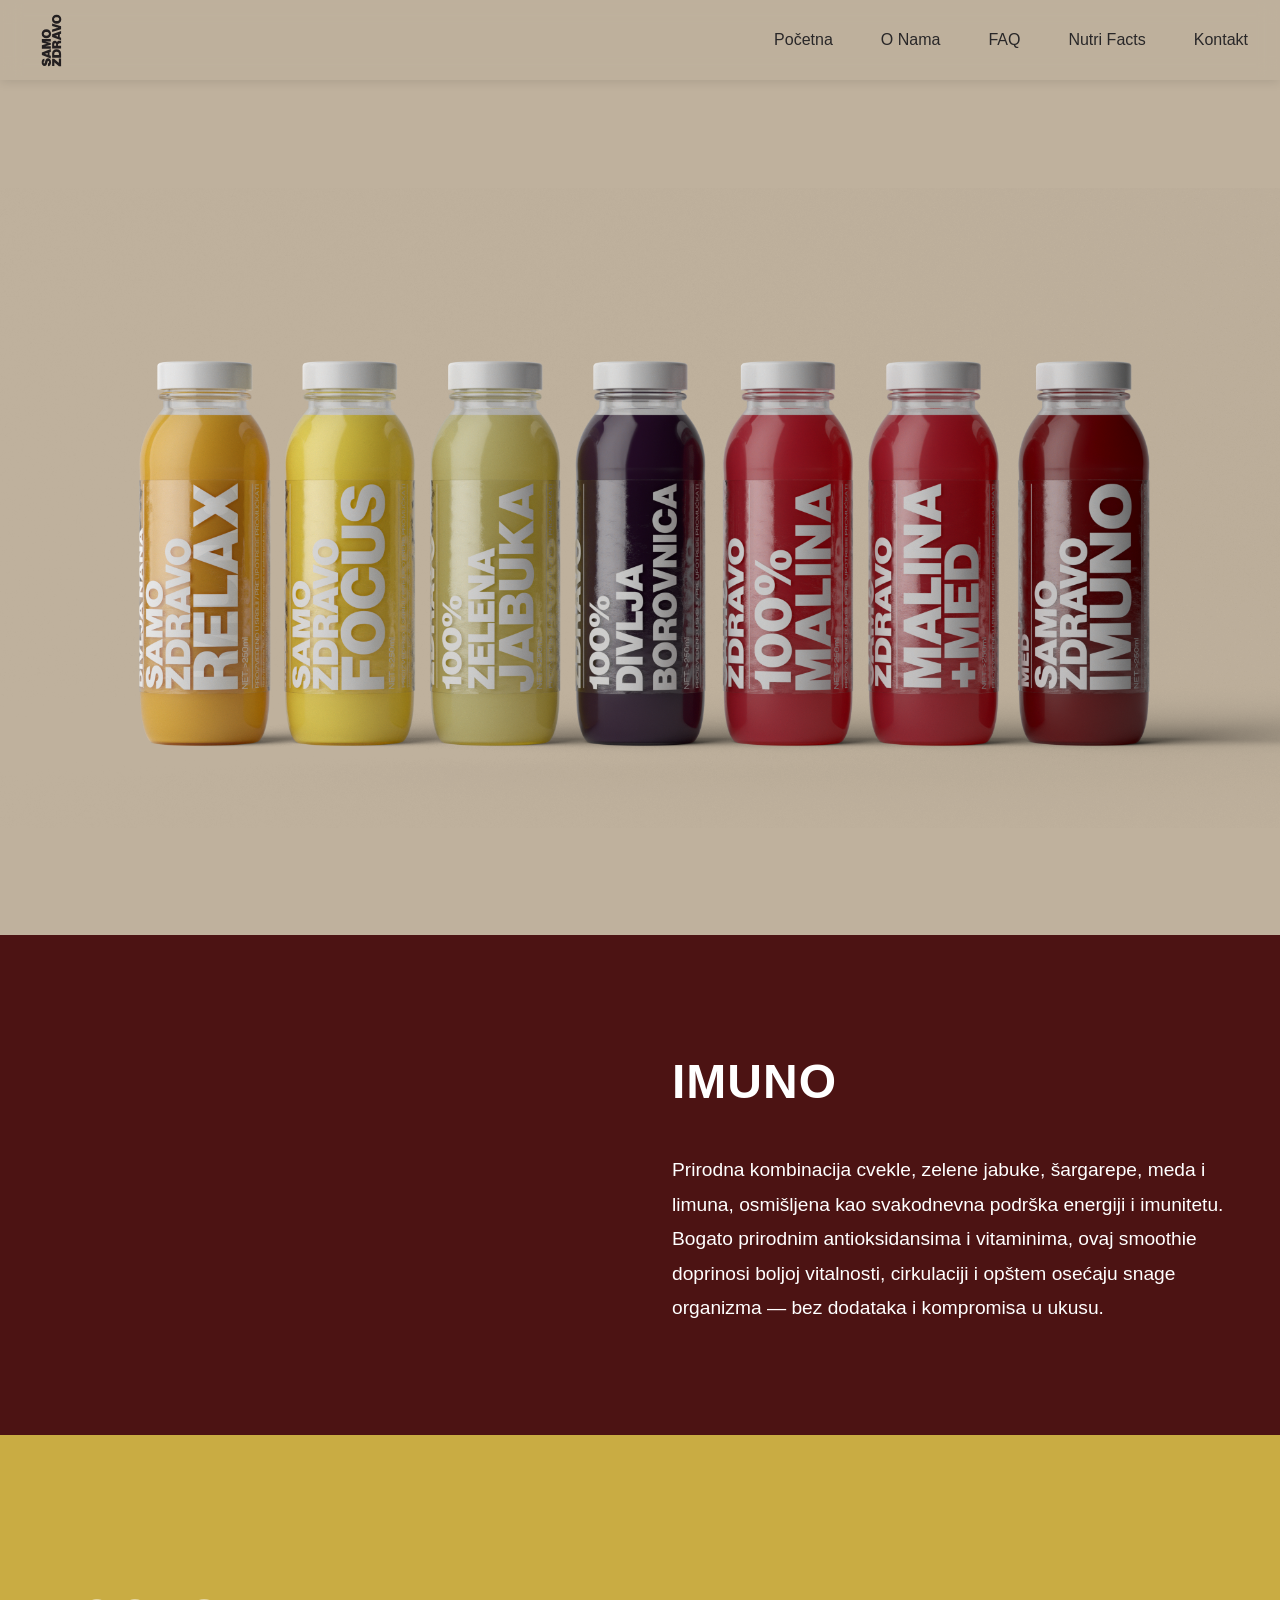
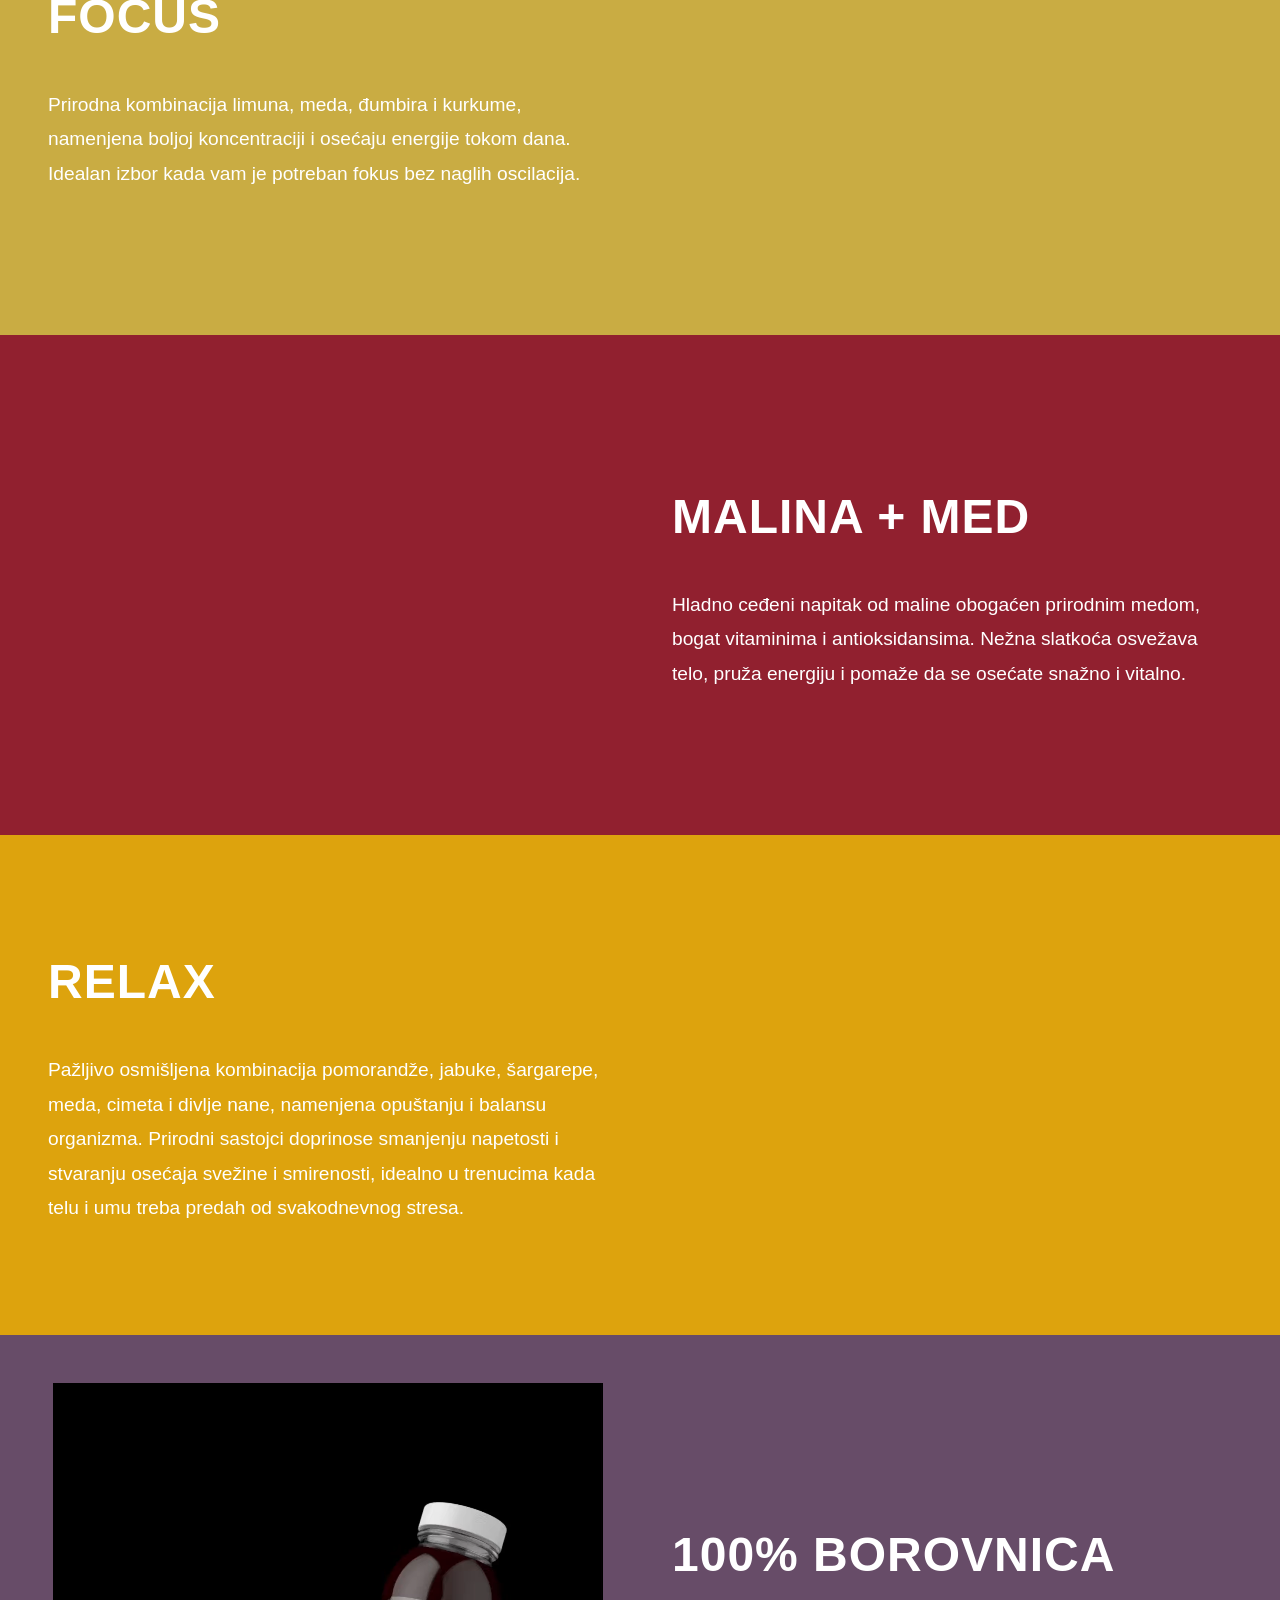
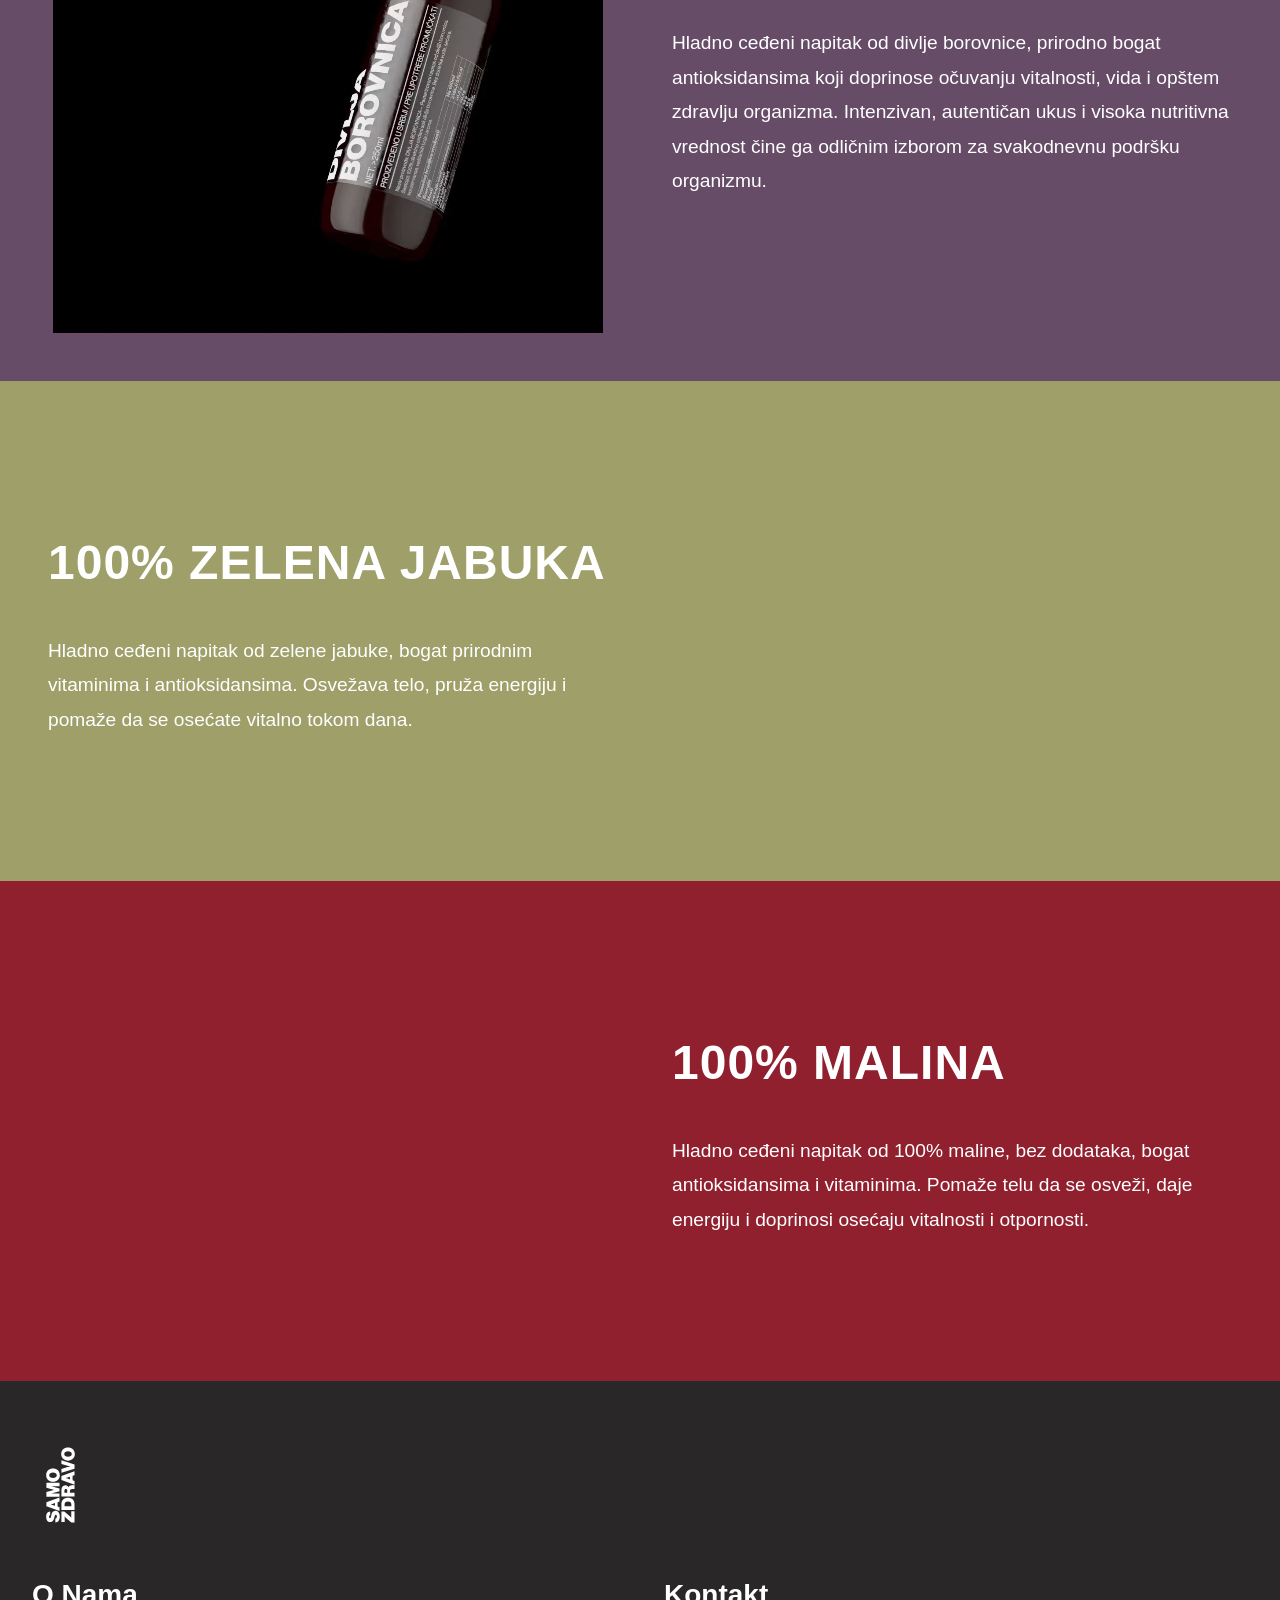
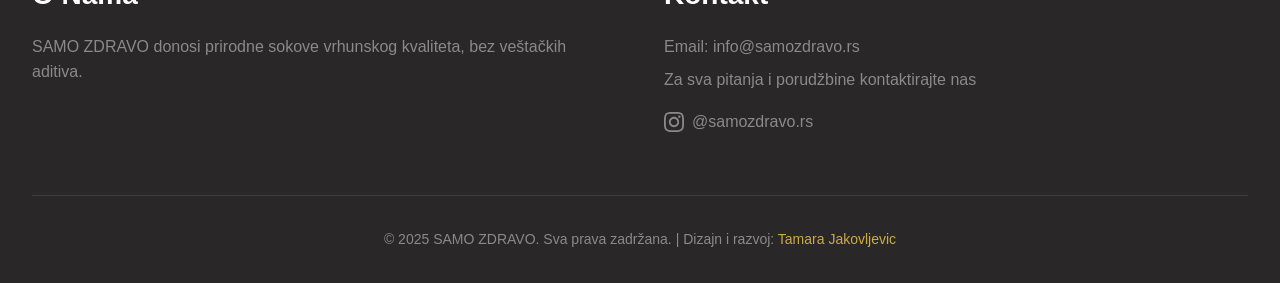
==== commit 426529b7: "Fix borovnica video paths for mobile and desktop" ====
--- a/index.html
+++ b/index.html
@@ -143,7 +143,8 @@
                     <div class="flavor-image">
                         <img src="assets/images/Borovnica 01.png" alt="Borovnica Smoothie bottle" class="flavor-image-static">
                         <video autoplay loop muted playsinline class="flavor-video-rotation">
-                            <source src="assets/videos/Borovnica 01_1.mp4" type="video/mp4">
+                            <source src="assets/videos/laptop/Borovnica 01_1.mp4" type="video/mp4">
+                            <source src="assets/videos/laptop/Borovnica_1.webm" type="video/webm">
                         </video>
                     </div>
                     <div class="flavor-content">
@@ -155,7 +156,8 @@
                     </div>
                     <div class="flavor-video-horizontal-wrapper">
                         <video autoplay loop muted playsinline class="flavor-video-horizontal">
-                            <source src="assets/videos/Borovnica Horizontal_1.webm" type="video/mp4">
+                            <source src="assets/videos/mobile/Borovnica 02_horizontal_1.mp4" type="video/mp4">
+                            <source src="assets/videos/mobile/Borovnica Horizontal_1.webm" type="video/webm">
                         </video>
                     </div>
                 </div>
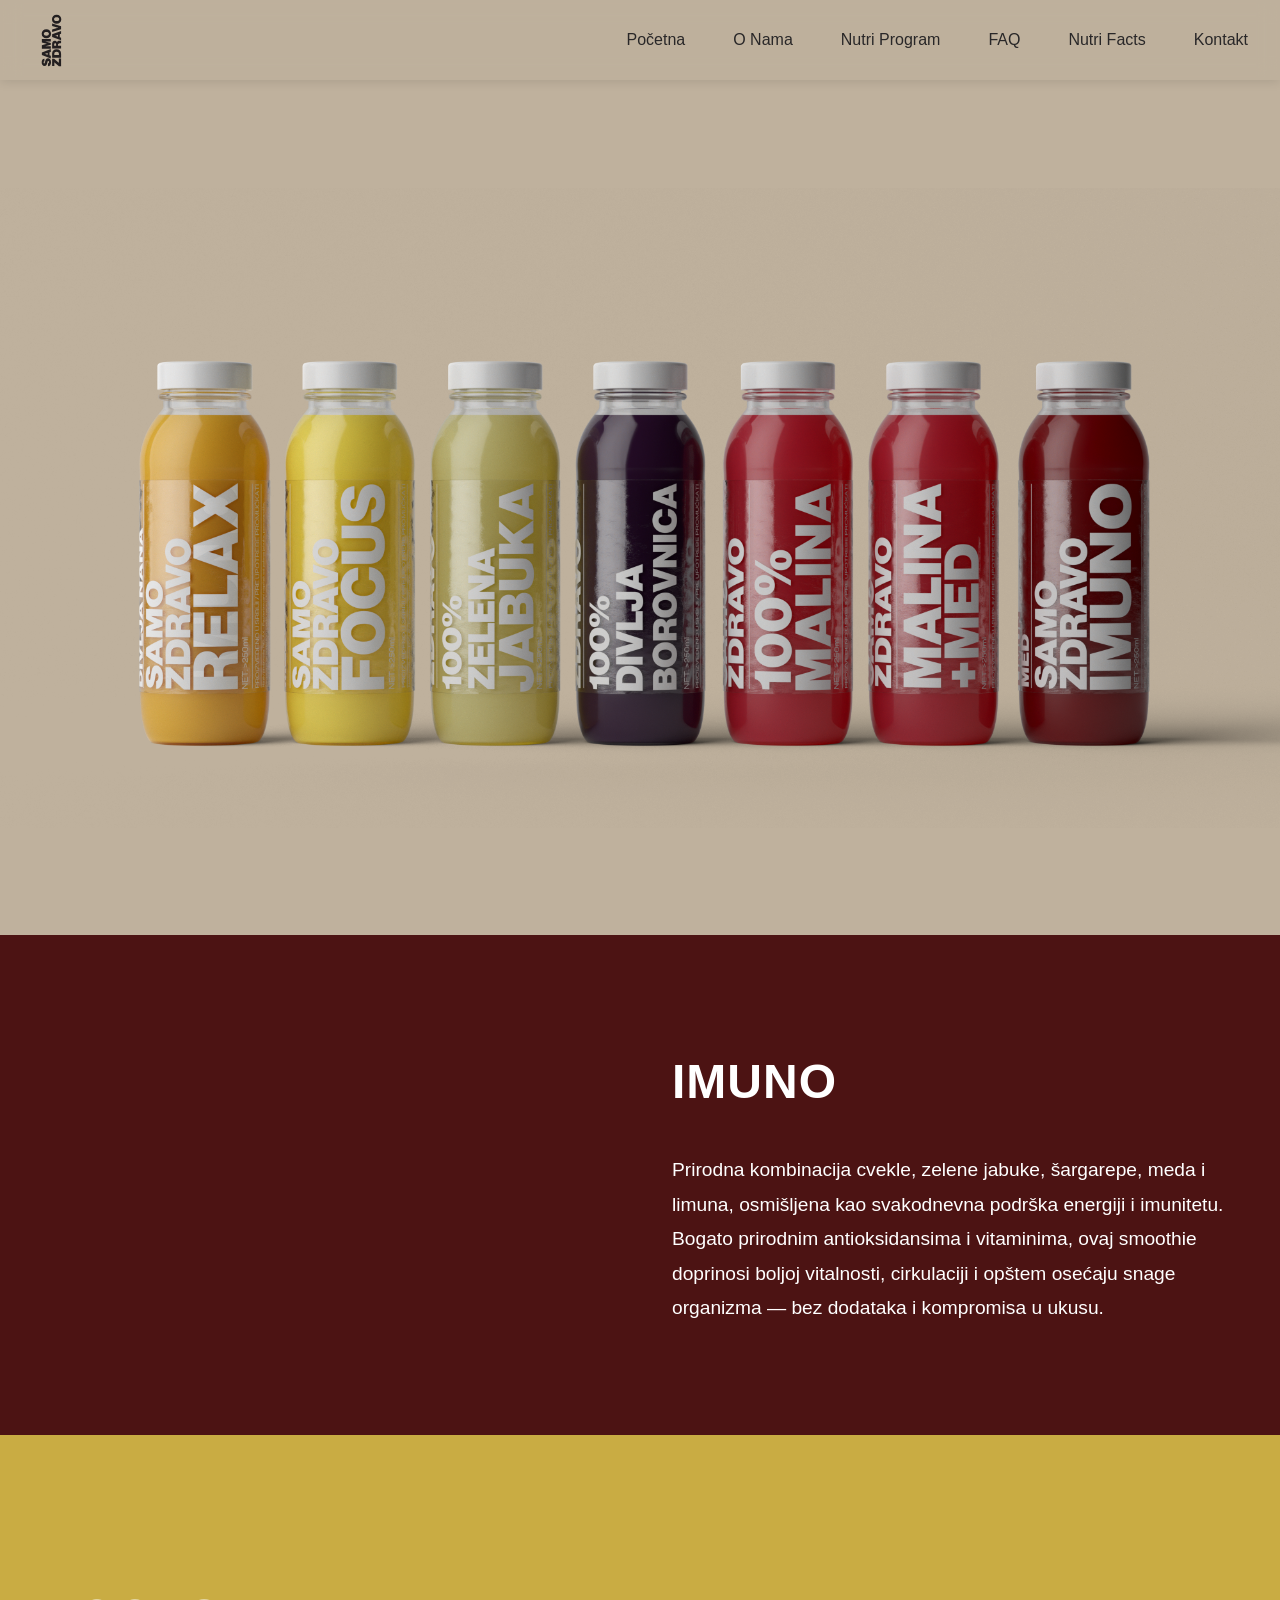
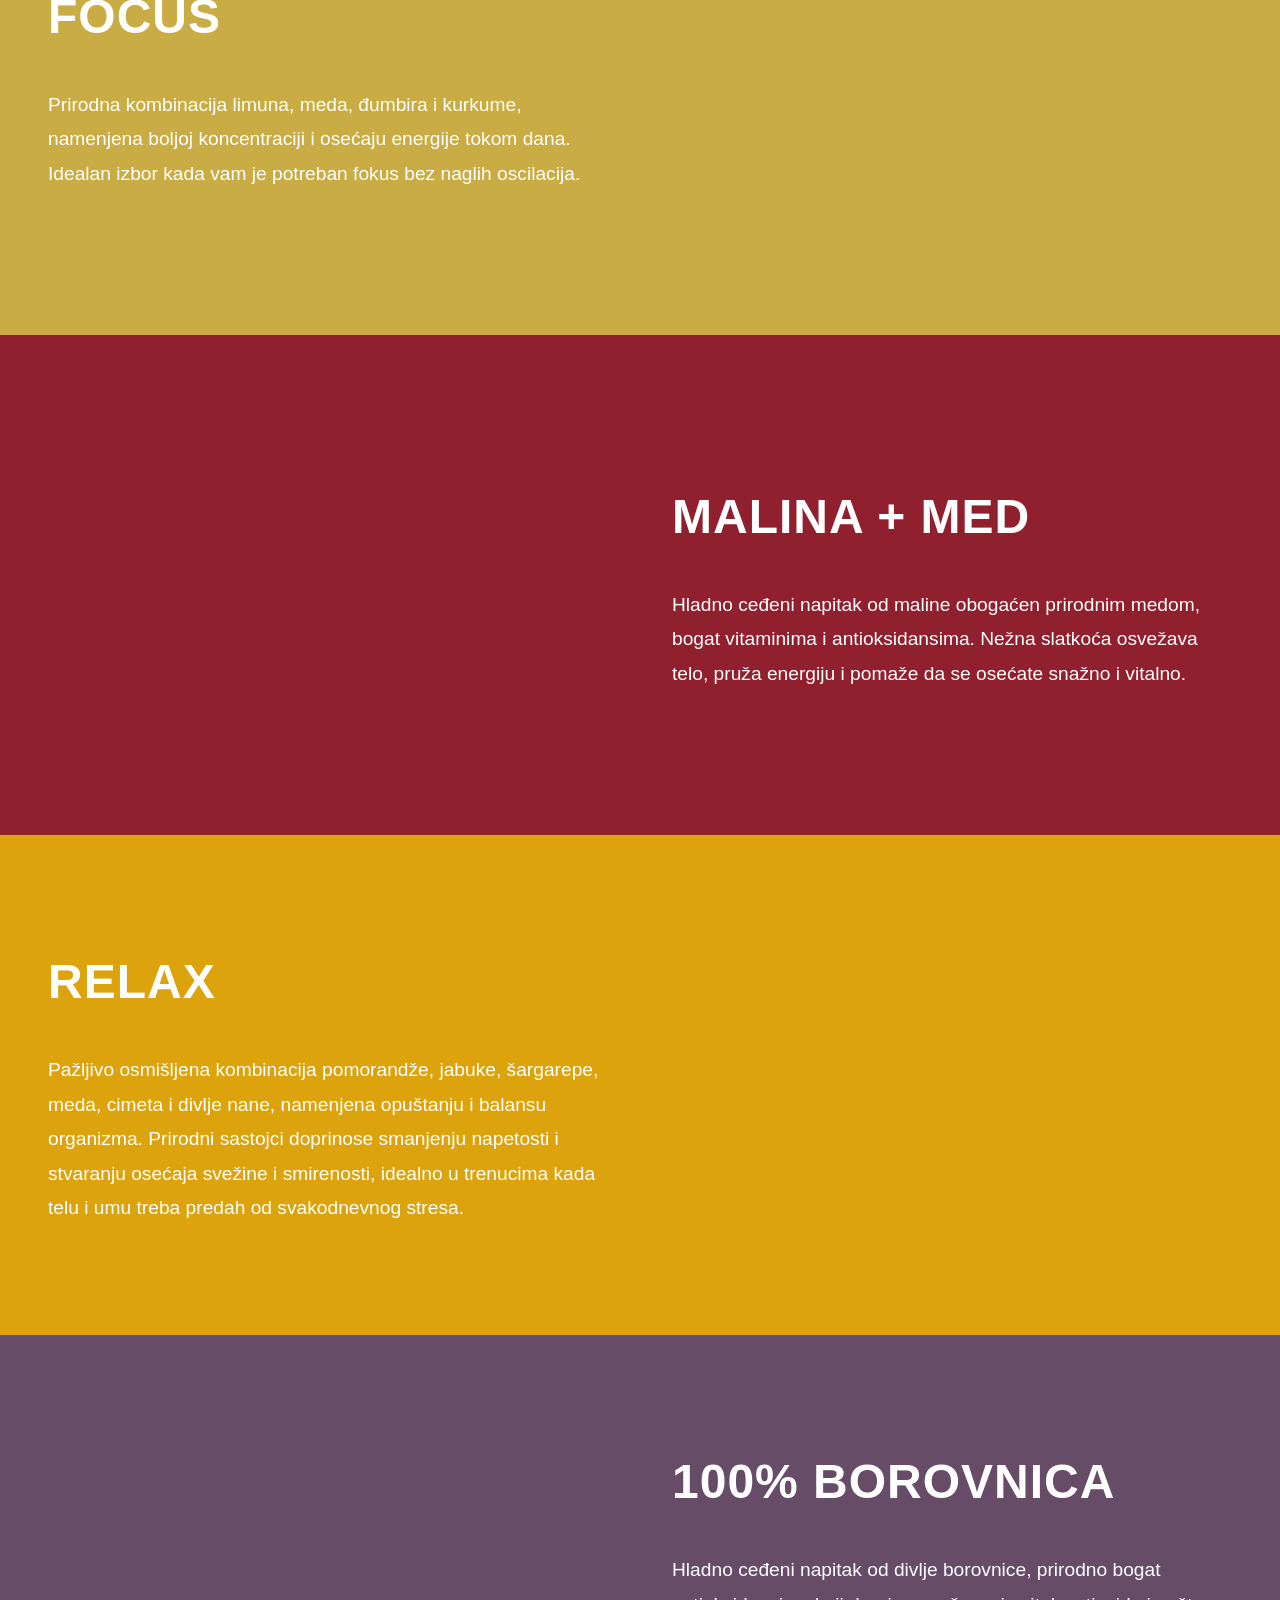
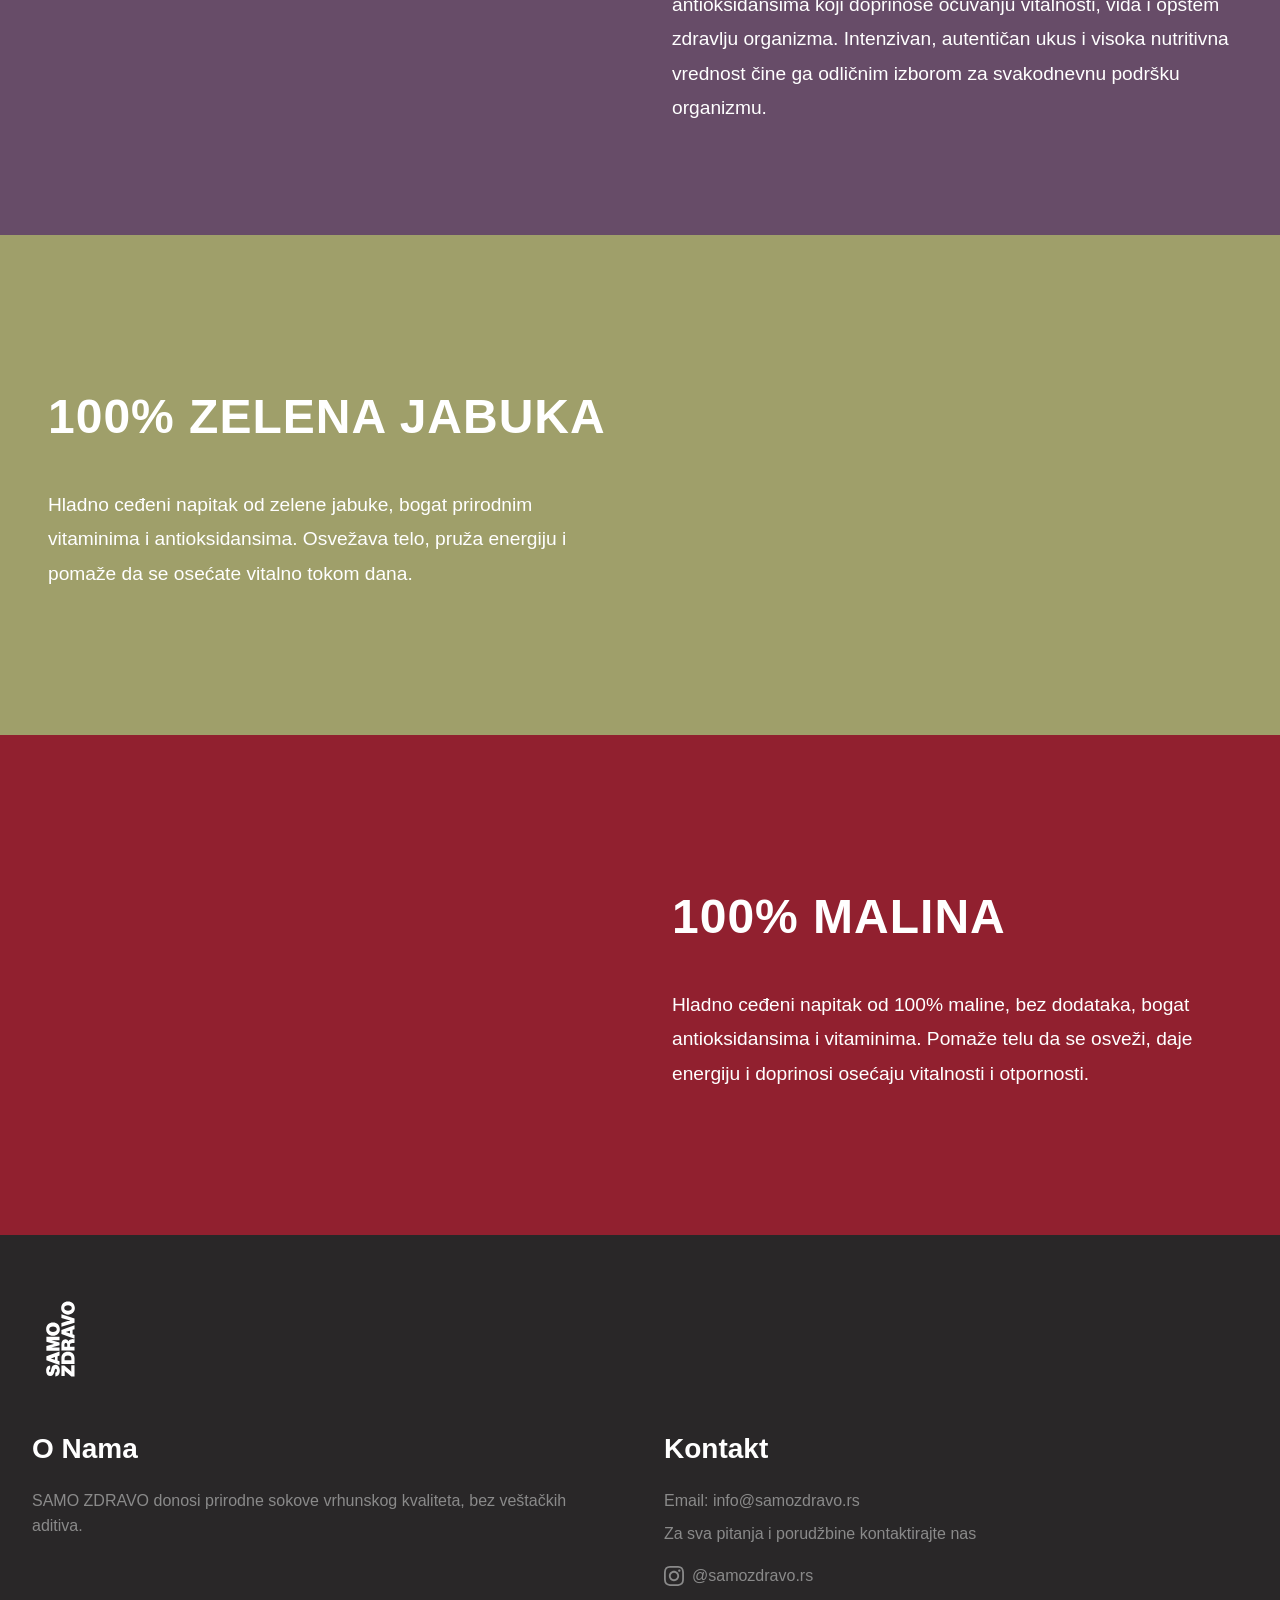
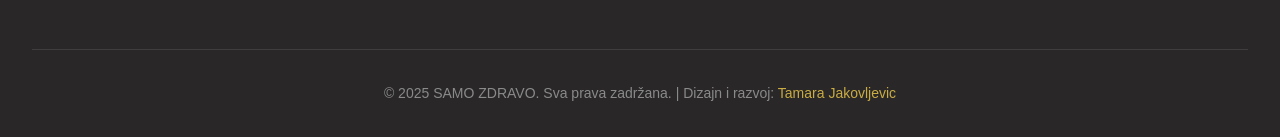
==== commit 8a14b9f5: "Update content and video structure: Added Nutri Program page, updated About/FAQ/Blog content, reorga" ====
--- a/index.html
+++ b/index.html
@@ -19,6 +19,7 @@
             <nav class="nav-desktop" aria-label="Main navigation">
                 <a href="index.html" class="nav-link active">Početna</a>
                 <a href="about.html" class="nav-link">O Nama</a>
+                <a href="nutri-program.html" class="nav-link">Nutri Program</a>
                 <a href="faq.html" class="nav-link">FAQ</a>
                 <a href="blog.html" class="nav-link">Nutri Facts</a>
                 <a href="contact.html" class="nav-link">Kontakt</a>
@@ -32,6 +33,7 @@
         <div class="mobile-menu" id="mobile-menu">
             <a href="index.html" class="mobile-menu-link">Početna</a>
             <a href="about.html" class="mobile-menu-link">O Nama</a>
+            <a href="nutri-program.html" class="mobile-menu-link">Nutri Program</a>
             <a href="faq.html" class="mobile-menu-link">FAQ</a>
             <a href="blog.html" class="mobile-menu-link">Nutri Facts</a>
             <a href="contact.html" class="mobile-menu-link">Kontakt</a>
@@ -51,7 +53,7 @@
                     <div class="flavor-image">
                         <img src="assets/images/Imuno 01.png" alt="Imuno Smoothie bottle" class="flavor-image-static">
                         <video autoplay loop muted playsinline class="flavor-video-rotation">
-                            <source src="assets/videos/Imuno 01.mp4" type="video/mp4">
+                            <source src="assets/videos/laptop/Imuno 01.mp4" type="video/mp4">
                         </video>
                     </div>
                     <div class="flavor-content">
@@ -63,7 +65,7 @@
                     </div>
                     <div class="flavor-video-horizontal-wrapper">
                         <video autoplay loop muted playsinline class="flavor-video-horizontal">
-                            <source src="assets/videos/Imuno 02_horizontal_1.mp4" type="video/mp4">
+                            <source src="assets/videos/mobile/Imuno 02_horizontal_1.mp4" type="video/mp4">
                         </video>
                     </div>
                 </div>
@@ -74,7 +76,7 @@
                     <div class="flavor-image">
                         <img src="assets/images/FOCUS.png" alt="Focus Smoothie bottle" class="flavor-image-static">
                         <video autoplay loop muted playsinline class="flavor-video-rotation">
-                            <source src="assets/videos/Focus01.mp4" type="video/mp4">
+                            <source src="assets/videos/laptop/Focus01.mp4" type="video/mp4">
                         </video>
                     </div>
                     <div class="flavor-content">
@@ -86,7 +88,7 @@
                     </div>
                     <div class="flavor-video-horizontal-wrapper">
                         <video autoplay loop muted playsinline class="flavor-video-horizontal">
-                            <source src="assets/videos/Focus 02_horizontal_1.mp4" type="video/mp4">
+                            <source src="assets/videos/mobile/Focus 02_horizontal_1.mp4" type="video/mp4">
                         </video>
                     </div>
                 </div>
@@ -97,7 +99,7 @@
                     <div class="flavor-image">
                         <img src="assets/images/MALINA MED.png" alt="Malina Med Smoothie bottle" class="flavor-image-static">
                         <video autoplay loop muted playsinline class="flavor-video-rotation">
-                            <source src="assets/videos/Malina Med01.mp4" type="video/mp4">
+                            <source src="assets/videos/laptop/Malina Med01.mp4" type="video/mp4">
                         </video>
                     </div>
                     <div class="flavor-content">
@@ -109,7 +111,7 @@
                     </div>
                     <div class="flavor-video-horizontal-wrapper">
                         <video autoplay loop muted playsinline class="flavor-video-horizontal">
-                            <source src="assets/videos/Malina Med 02_horizontal_1.mp4" type="video/mp4">
+                            <source src="assets/videos/mobile/Malina Med 02_horizontal_1.mp4" type="video/mp4">
                         </video>
                     </div>
                 </div>
@@ -120,7 +122,7 @@
                     <div class="flavor-image">
                         <img src="assets/images/RELAX.png" alt="Relax Smoothie bottle" class="flavor-image-static">
                         <video autoplay loop muted playsinline class="flavor-video-rotation">
-                            <source src="assets/videos/Relax 01.mp4" type="video/mp4">
+                            <source src="assets/videos/laptop/Relax 01.mp4" type="video/mp4">
                         </video>
                     </div>
                     <div class="flavor-content">
@@ -132,7 +134,7 @@
                     </div>
                     <div class="flavor-video-horizontal-wrapper">
                         <video autoplay loop muted playsinline class="flavor-video-horizontal">
-                            <source src="assets/videos/Relax 02_horizontal_1.mp4" type="video/mp4">
+                            <source src="assets/videos/mobile/Relax 02_horizontal_1.mp4" type="video/mp4">
                         </video>
                     </div>
                 </div>
@@ -144,7 +146,6 @@
                         <img src="assets/images/Borovnica 01.png" alt="Borovnica Smoothie bottle" class="flavor-image-static">
                         <video autoplay loop muted playsinline class="flavor-video-rotation">
                             <source src="assets/videos/laptop/Borovnica 01_1.mp4" type="video/mp4">
-                            <source src="assets/videos/laptop/Borovnica_1.webm" type="video/webm">
                         </video>
                     </div>
                     <div class="flavor-content">
@@ -157,7 +158,6 @@
                     <div class="flavor-video-horizontal-wrapper">
                         <video autoplay loop muted playsinline class="flavor-video-horizontal">
                             <source src="assets/videos/mobile/Borovnica 02_horizontal_1.mp4" type="video/mp4">
-                            <source src="assets/videos/mobile/Borovnica Horizontal_1.webm" type="video/webm">
                         </video>
                     </div>
                 </div>
@@ -168,7 +168,7 @@
                     <div class="flavor-image">
                         <img src="assets/images/Jabuka 01.png" alt="Jabuka Smoothie bottle" class="flavor-image-static">
                         <video autoplay loop muted playsinline class="flavor-video-rotation">
-                            <source src="assets/videos/Jabuka 01.mp4" type="video/mp4">
+                            <source src="assets/videos/laptop/Jabuka 01.mp4" type="video/mp4">
                         </video>
                     </div>
                     <div class="flavor-content">
@@ -180,7 +180,7 @@
                     </div>
                     <div class="flavor-video-horizontal-wrapper">
                         <video autoplay loop muted playsinline class="flavor-video-horizontal">
-                            <source src="assets/videos/Jabuka 02_horizontal_1.mp4" type="video/mp4">
+                            <source src="assets/videos/mobile/Jabuka 02_horizontal_1.mp4" type="video/mp4">
                         </video>
                     </div>
                 </div>
@@ -191,7 +191,7 @@
                     <div class="flavor-image">
                         <img src="assets/images/Malina 01.png" alt="Malina Smoothie bottle" class="flavor-image-static">
                         <video autoplay loop muted playsinline class="flavor-video-rotation">
-                            <source src="assets/videos/Malina 01.mp4" type="video/mp4">
+                            <source src="assets/videos/laptop/Malina 01.mp4" type="video/mp4">
                         </video>
                     </div>
                     <div class="flavor-content">
@@ -203,7 +203,7 @@
                     </div>
                     <div class="flavor-video-horizontal-wrapper">
                         <video autoplay loop muted playsinline class="flavor-video-horizontal">
-                            <source src="assets/videos/Malina 02_horizontal_1.mp4" type="video/mp4">
+                            <source src="assets/videos/mobile/Malina 02_horizontal_1.mp4" type="video/mp4">
                         </video>
                     </div>
                 </div>
--- a/styles.css
+++ b/styles.css
@@ -321,7 +321,7 @@
     display: block;
     width: 100%;
     max-width: 500px;
-    margin-top: -130px;
+    margin-top: 0;
     position: relative;
     z-index: 1;
 }
@@ -594,7 +594,7 @@
     
     .flavor-video-rotation {
         display: block;
-        max-width: 550px;
+        max-width: 650px;
         height: auto;
         width: 100%;
     }
@@ -604,7 +604,7 @@
     }
     
     .flavor-image img {
-        max-width: 550px;
+        max-width: 650px;
     }
     
     .flavor-title {
@@ -664,6 +664,60 @@
         font-size: 1rem;
         padding: 0.7rem;
         padding-left: calc(var(--spacing-sm) + 20px);
+    }
+    
+    /* Mobilna verzija - slika iznad teksta, video rotacije ispod teksta */
+    .flavor-section {
+        padding: 0 var(--spacing-md);
+        min-height: auto;
+    }
+    
+    .flavor-container {
+        display: flex;
+        flex-direction: column;
+        align-items: center;
+        gap: 0;
+    }
+    
+    .flavor-image {
+        order: 1;
+        margin-bottom: 0;
+        margin-top: 0;
+    }
+    
+    .flavor-image-static {
+        display: block !important;
+        max-width: 300px;
+        margin-top: 0;
+        margin-bottom: 0;
+        padding: 0;
+    }
+    
+    .flavor-video-rotation {
+        display: none !important;
+    }
+    
+    .flavor-content {
+        order: 2;
+        margin-bottom: 0;
+        margin-top: -2rem;
+        position: relative;
+        z-index: 10;
+    }
+    
+    .flavor-video-horizontal-wrapper {
+        order: 3;
+        display: block !important;
+        margin-top: -4rem;
+        max-width: 350px;
+        position: relative;
+        z-index: 5;
+    }
+    
+    .flavor-video-horizontal {
+        display: block !important;
+        width: 100%;
+        height: auto;
     }
 }
 
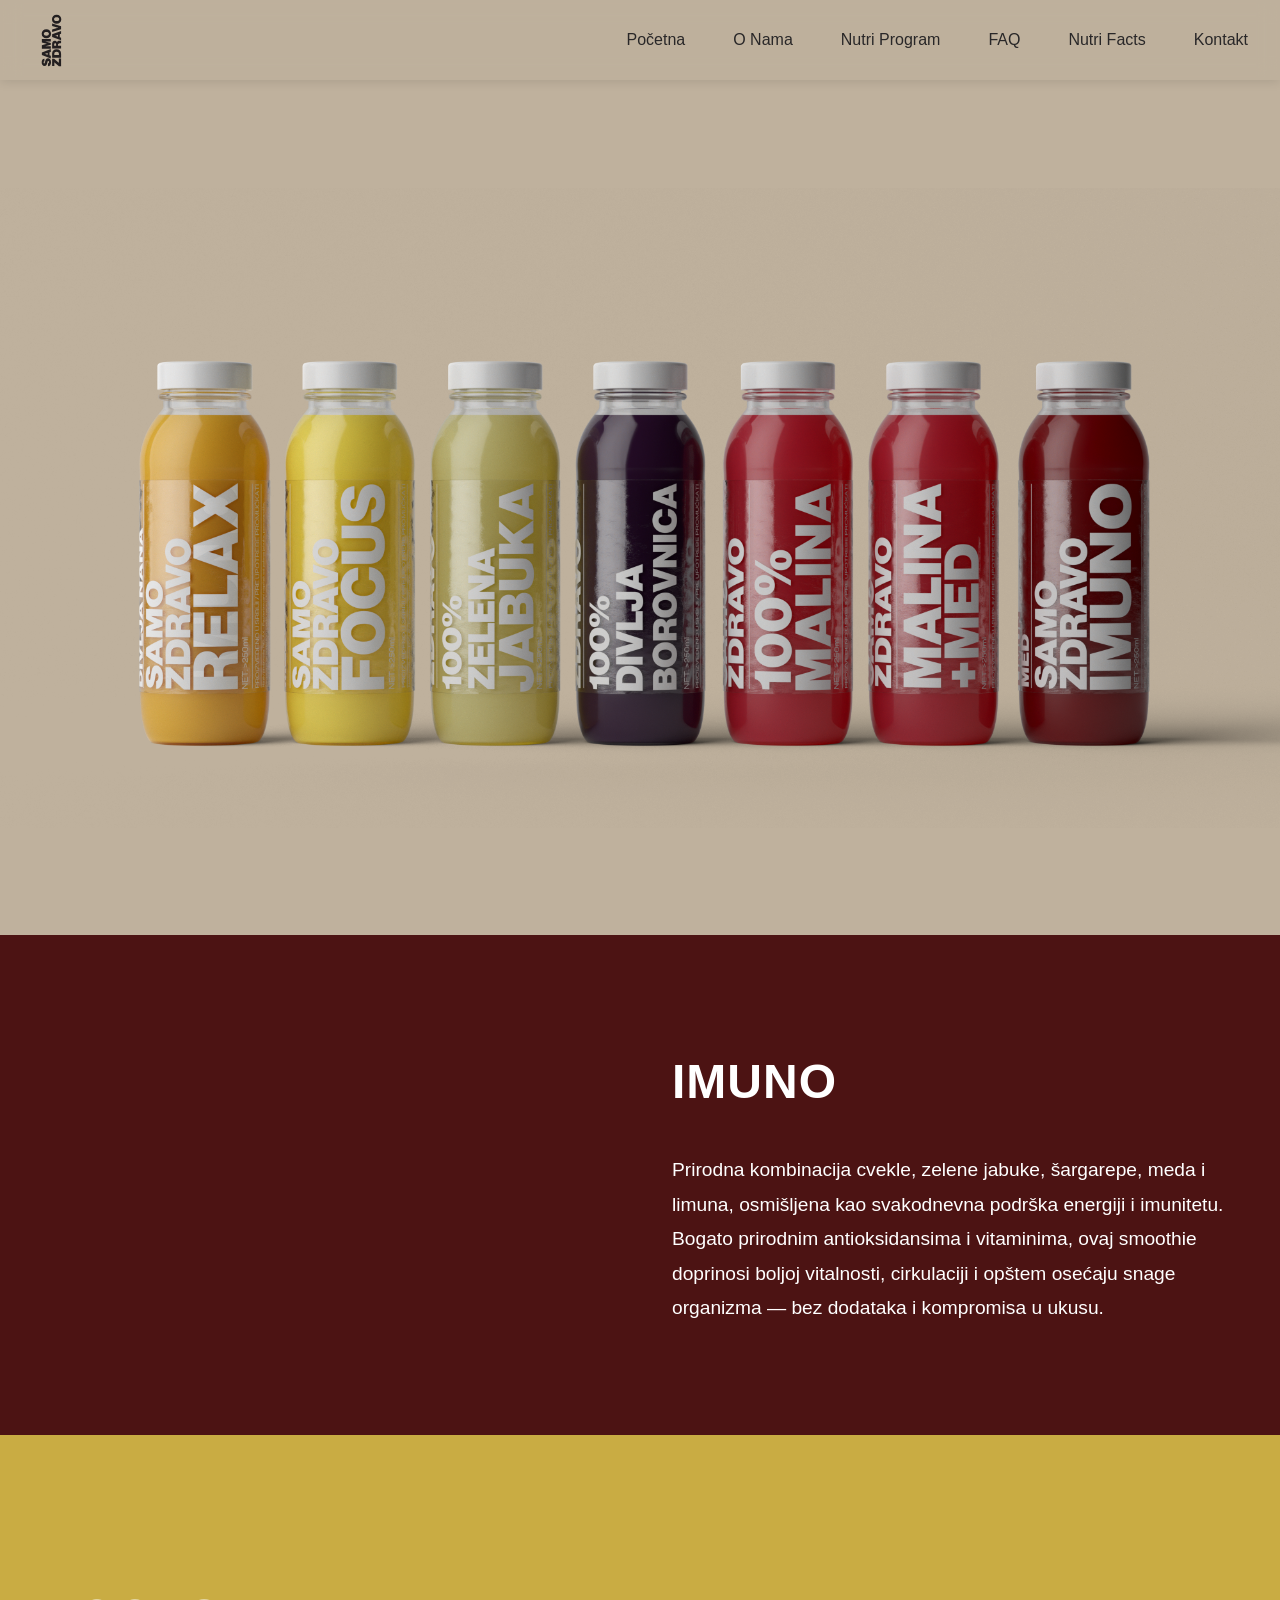
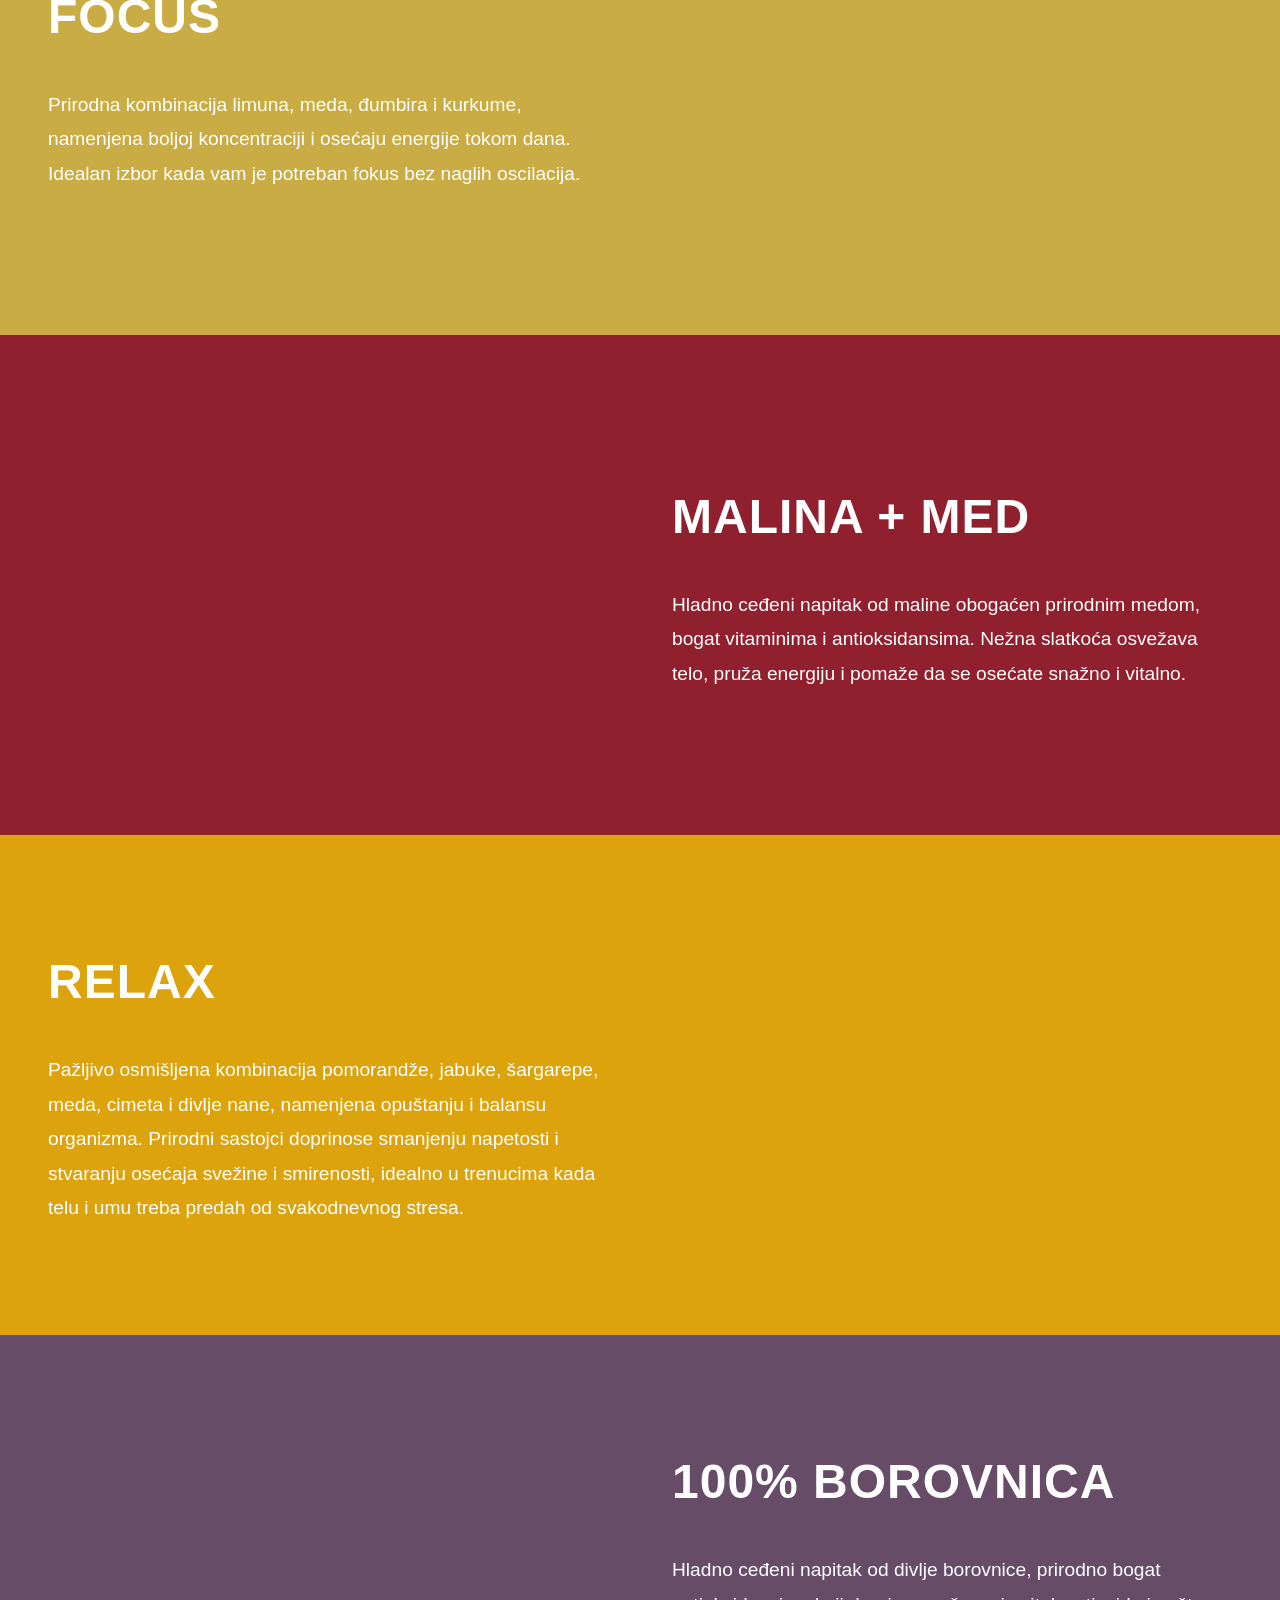
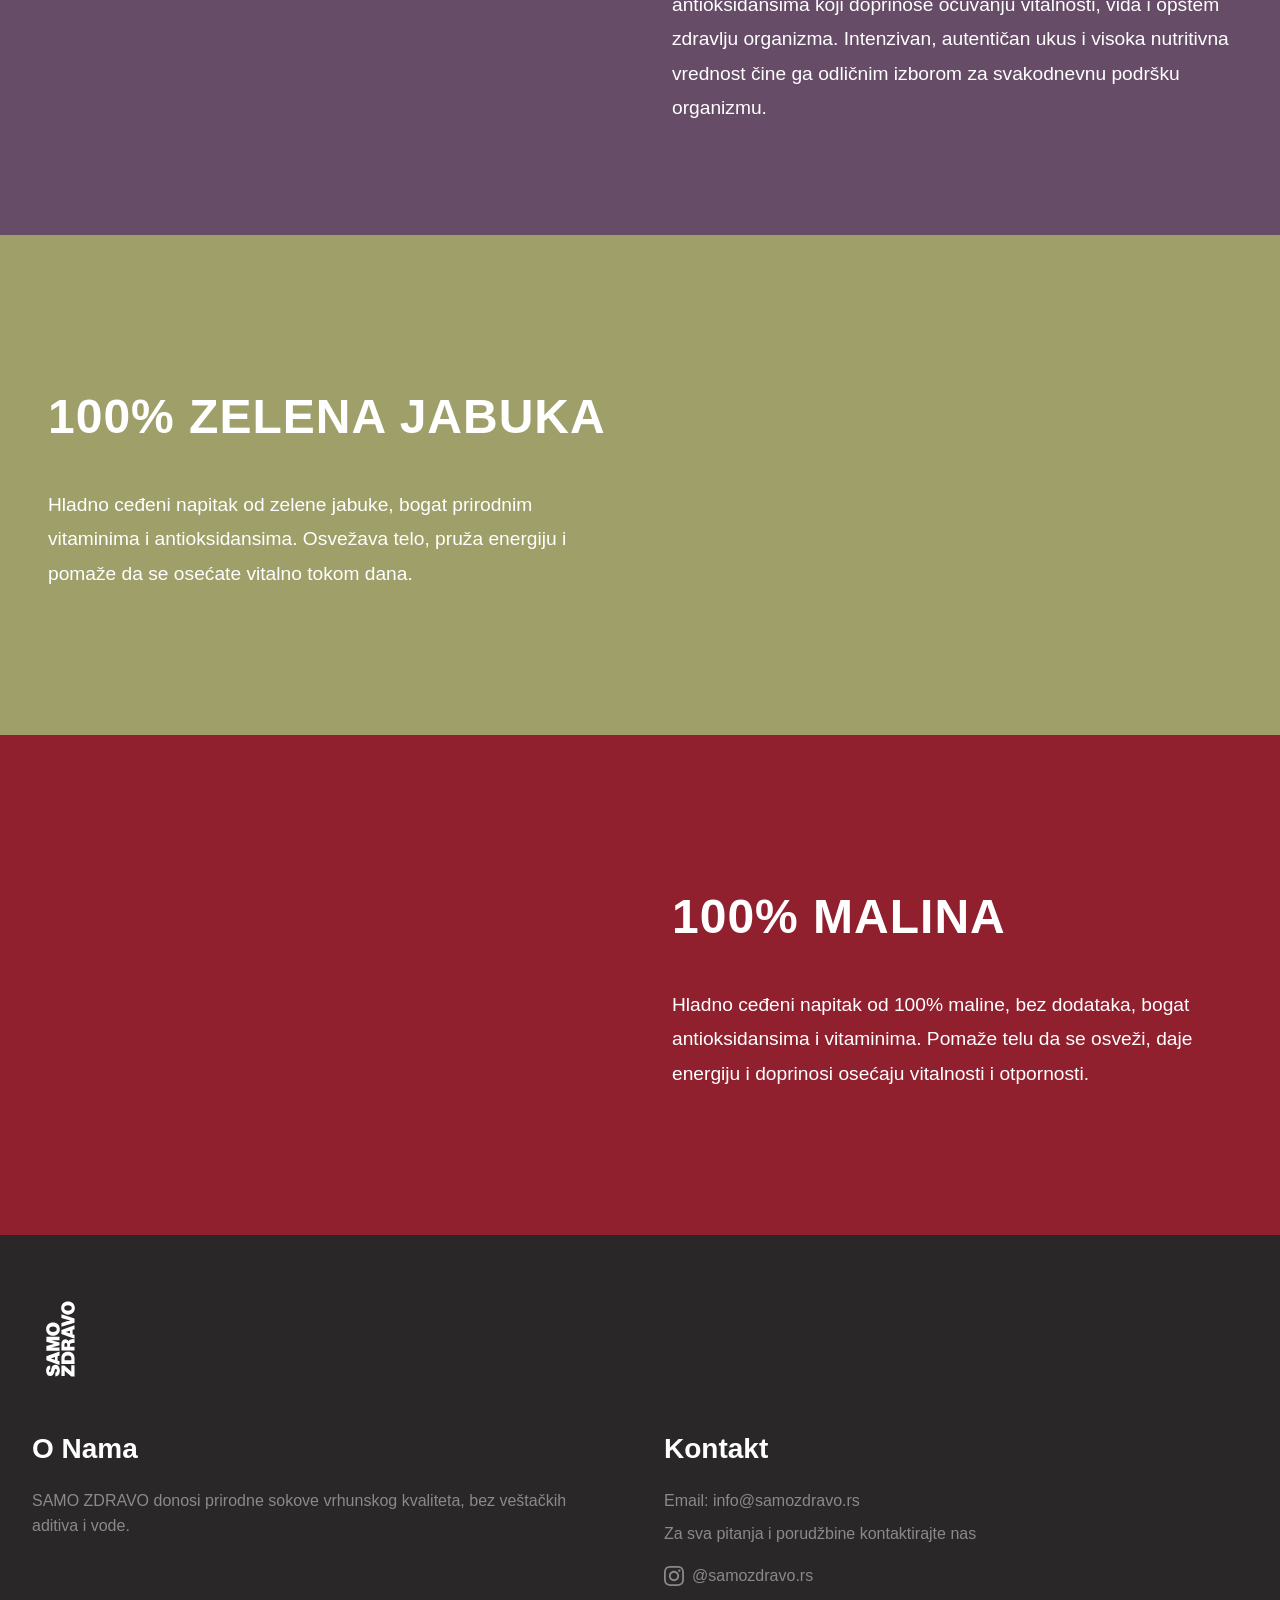
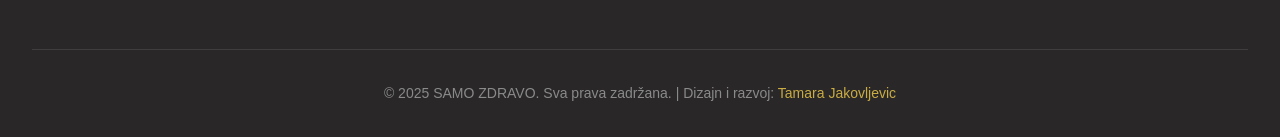
==== commit 1ce33daf: "Update O Nama design, add Nutri Facts images, improve mobile responsiveness, update footer text and " ====
--- a/index.html
+++ b/index.html
@@ -219,7 +219,7 @@
             <div class="footer-content">
                 <div class="footer-section" id="about">
                     <h3>O Nama</h3>
-                    <p>SAMO ZDRAVO donosi prirodne sokove vrhunskog kvaliteta, bez veštačkih aditiva.</p>
+                    <p>SAMO ZDRAVO donosi prirodne sokove vrhunskog kvaliteta, bez veštačkih aditiva i vode.</p>
                 </div>
                 <div class="footer-section">
                     <h3>Kontakt</h3>
--- a/styles.css
+++ b/styles.css
@@ -666,7 +666,7 @@
         padding-left: calc(var(--spacing-sm) + 20px);
     }
     
-    /* Mobilna verzija - slika iznad teksta, video rotacije ispod teksta */
+    
     .flavor-section {
         padding: 0 var(--spacing-md);
         min-height: auto;
@@ -676,7 +676,7 @@
         display: flex;
         flex-direction: column;
         align-items: center;
-        gap: 0;
+        gap: 10px;
     }
     
     .flavor-image {
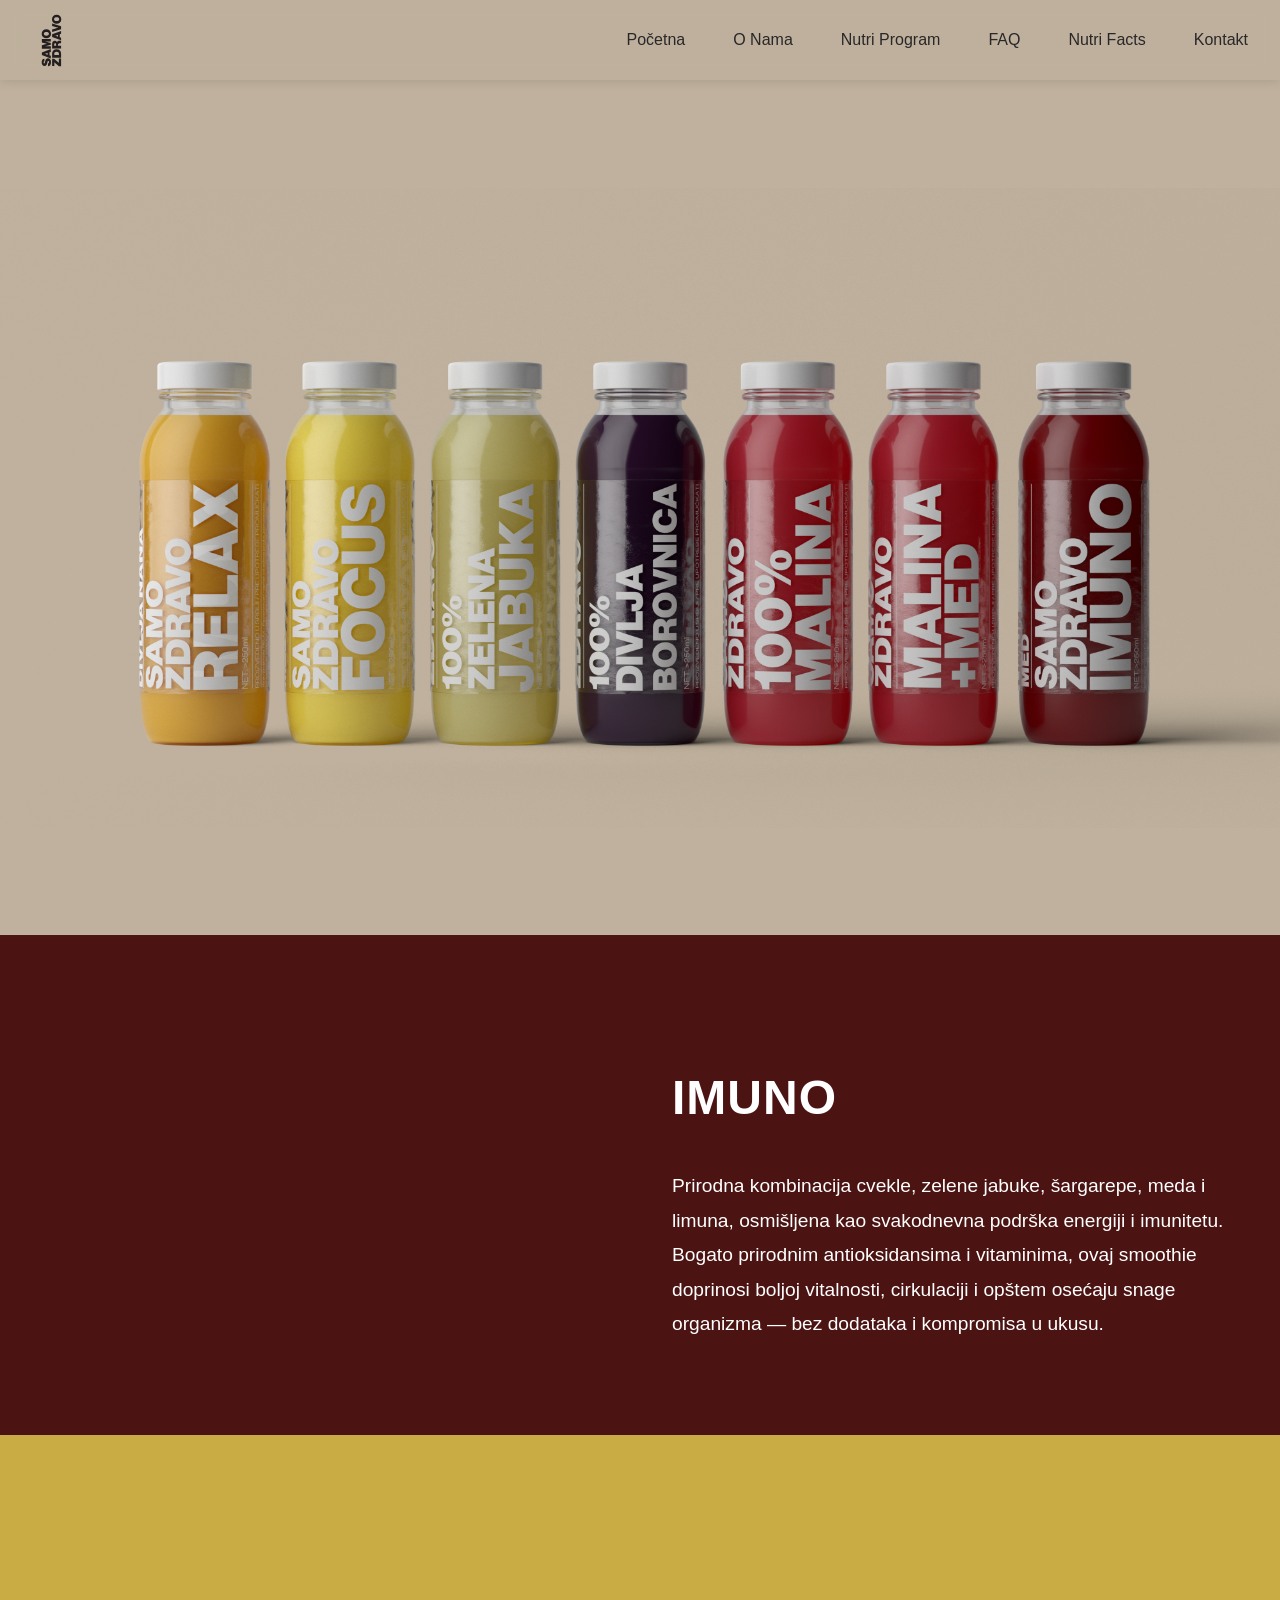
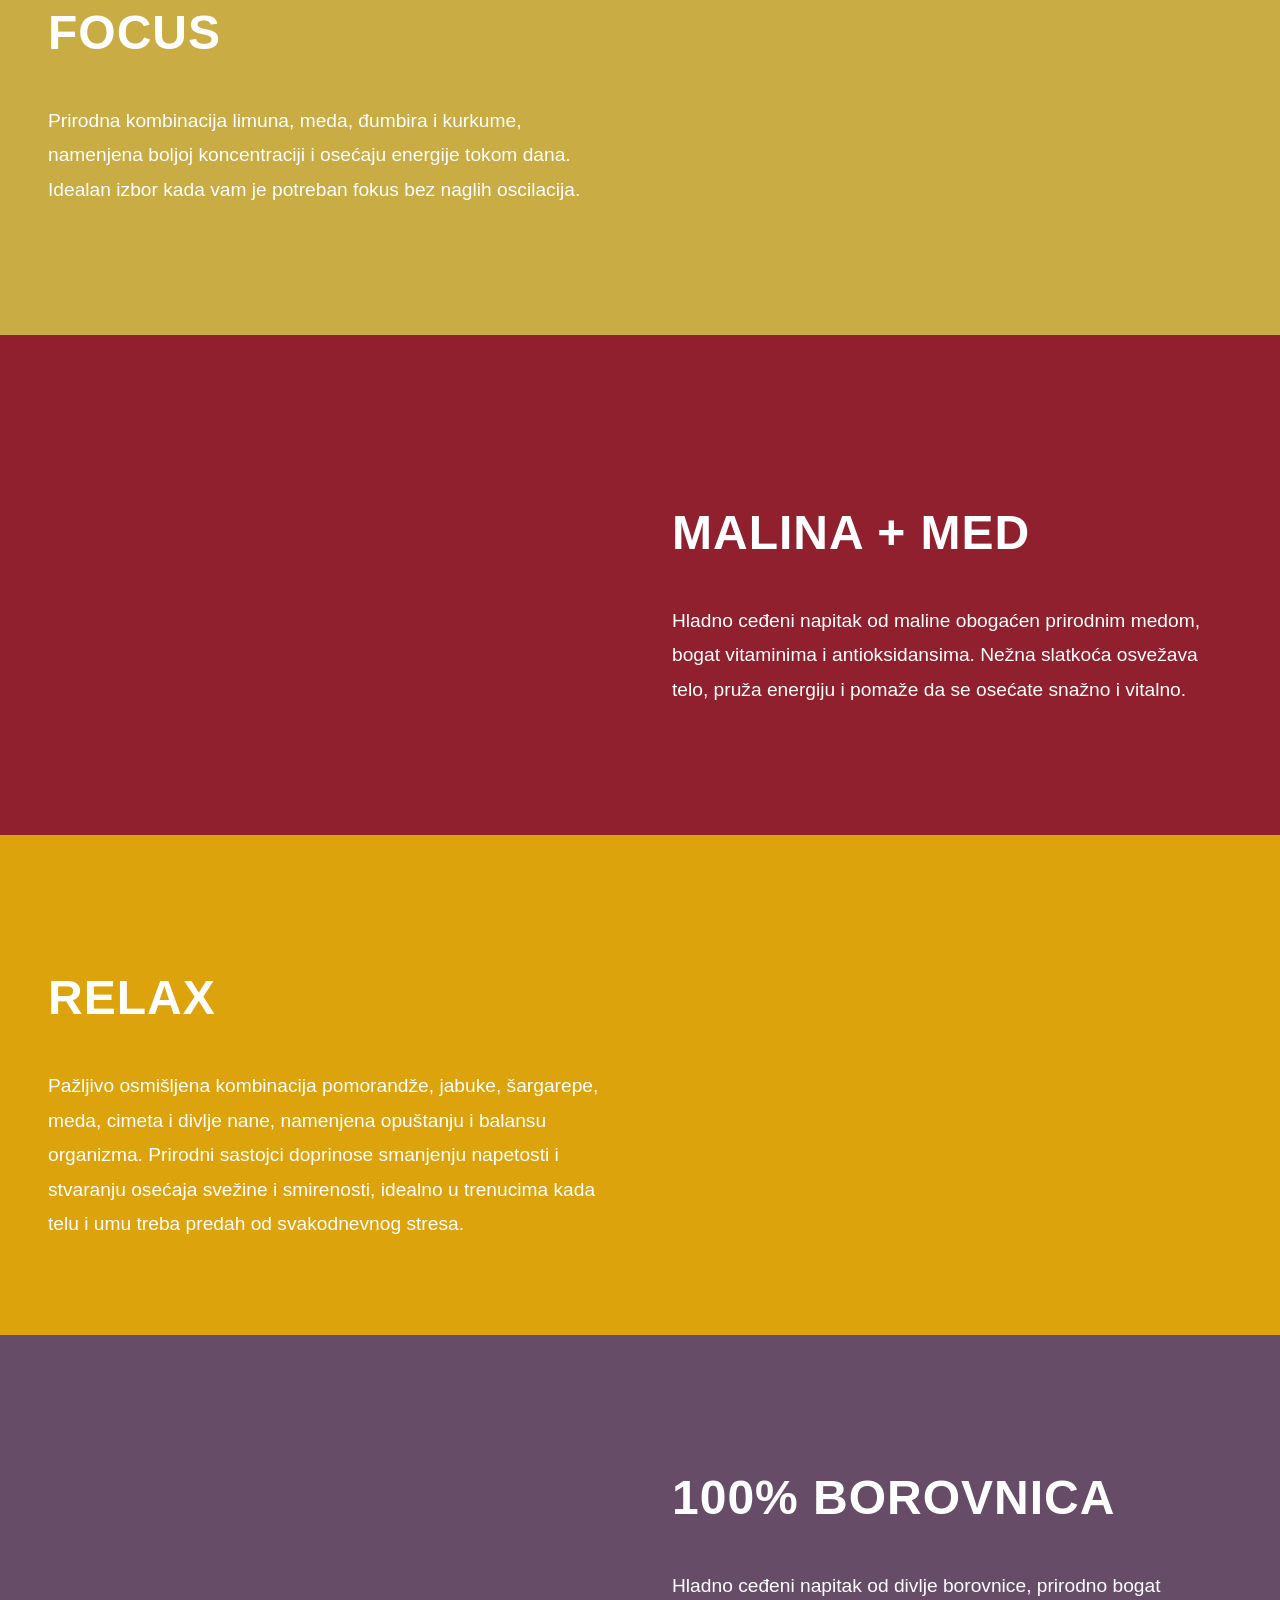
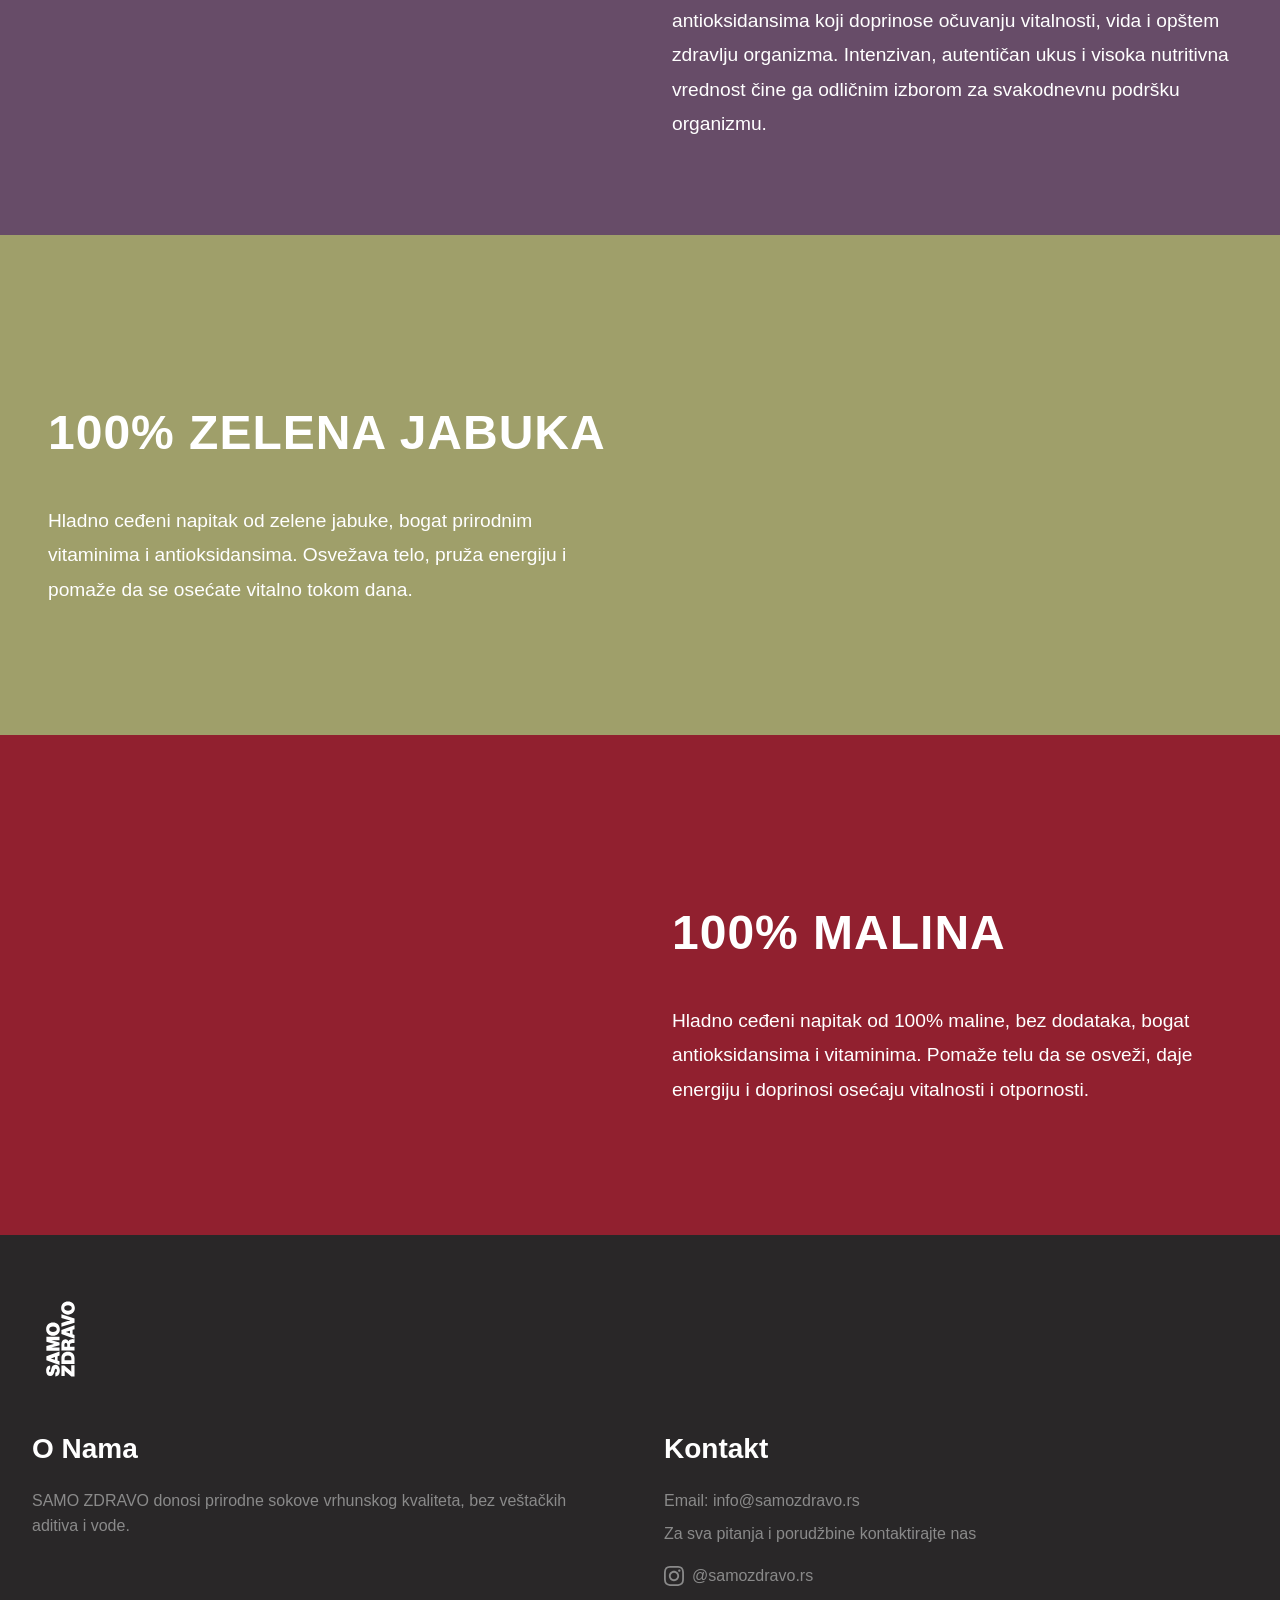
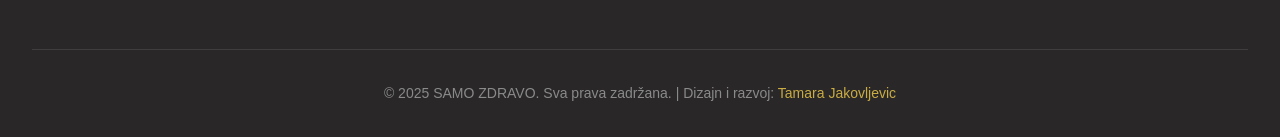
==== commit 2f865dd8: "Add favicon, Open Graph meta tags, and spacing improvements" ====
--- a/index.html
+++ b/index.html
@@ -6,6 +6,16 @@
     <meta name="google-site-verification" content="1JbFzrZDR3w4a41uPcyJNktcZv-102y-2IYd3TFkwqc" />
     <title>SAMO ZDRAVO - Prirodni sokovi</title>
     <meta name="description" content="SAMO ZDRAVO - Prirodni smoothie sokovi sa ukusnim voćnim kombinacijama">
+    <meta property="og:title" content="SAMO ZDRAVO - Prirodni sokovi">
+    <meta property="og:description" content="SAMO ZDRAVO - Prirodni smoothie sokovi sa ukusnim voćnim kombinacijama">
+    <meta property="og:image" content="https://samozdravo.rs/assets/images/logo-samo-zdravo.svg">
+    <meta property="og:url" content="https://samozdravo.rs">
+    <meta property="og:type" content="website">
+    <meta name="twitter:card" content="summary_large_image">
+    <meta name="twitter:title" content="SAMO ZDRAVO - Prirodni sokovi">
+    <meta name="twitter:description" content="SAMO ZDRAVO - Prirodni smoothie sokovi sa ukusnim voćnim kombinacijama">
+    <meta name="twitter:image" content="https://samozdravo.rs/assets/images/logo-samo-zdravo.svg">
+    <link rel="icon" type="image/svg+xml" href="assets/images/logo-samo-zdravo.svg">
     <link rel="stylesheet" href="styles.css">
 </head>
 <body>
--- a/styles.css
+++ b/styles.css
@@ -353,6 +353,7 @@
     font-size: var(--font-size-h2);
     font-weight: 700;
     margin-bottom: var(--spacing-md);
+    margin-top: var(--spacing-md);
     color: var(--color-bg-white);
     text-transform: uppercase;
     letter-spacing: 1px;
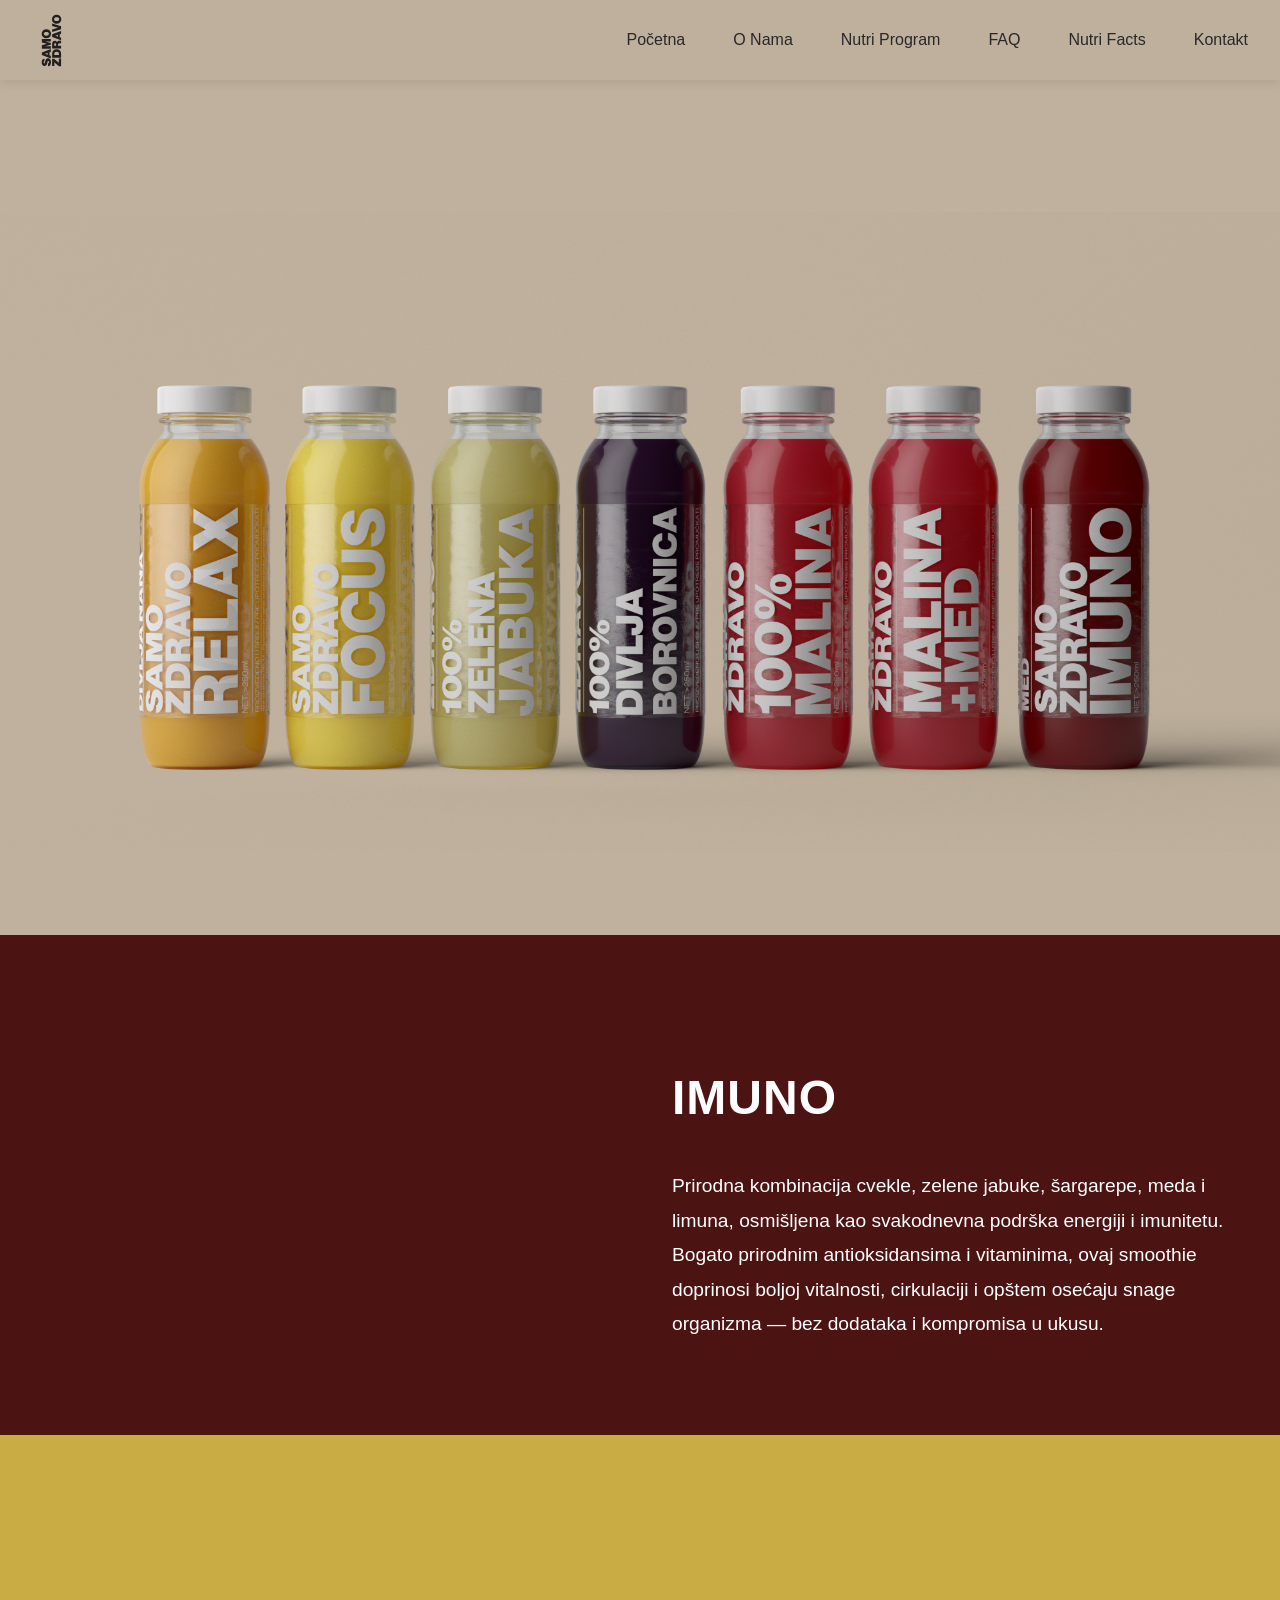
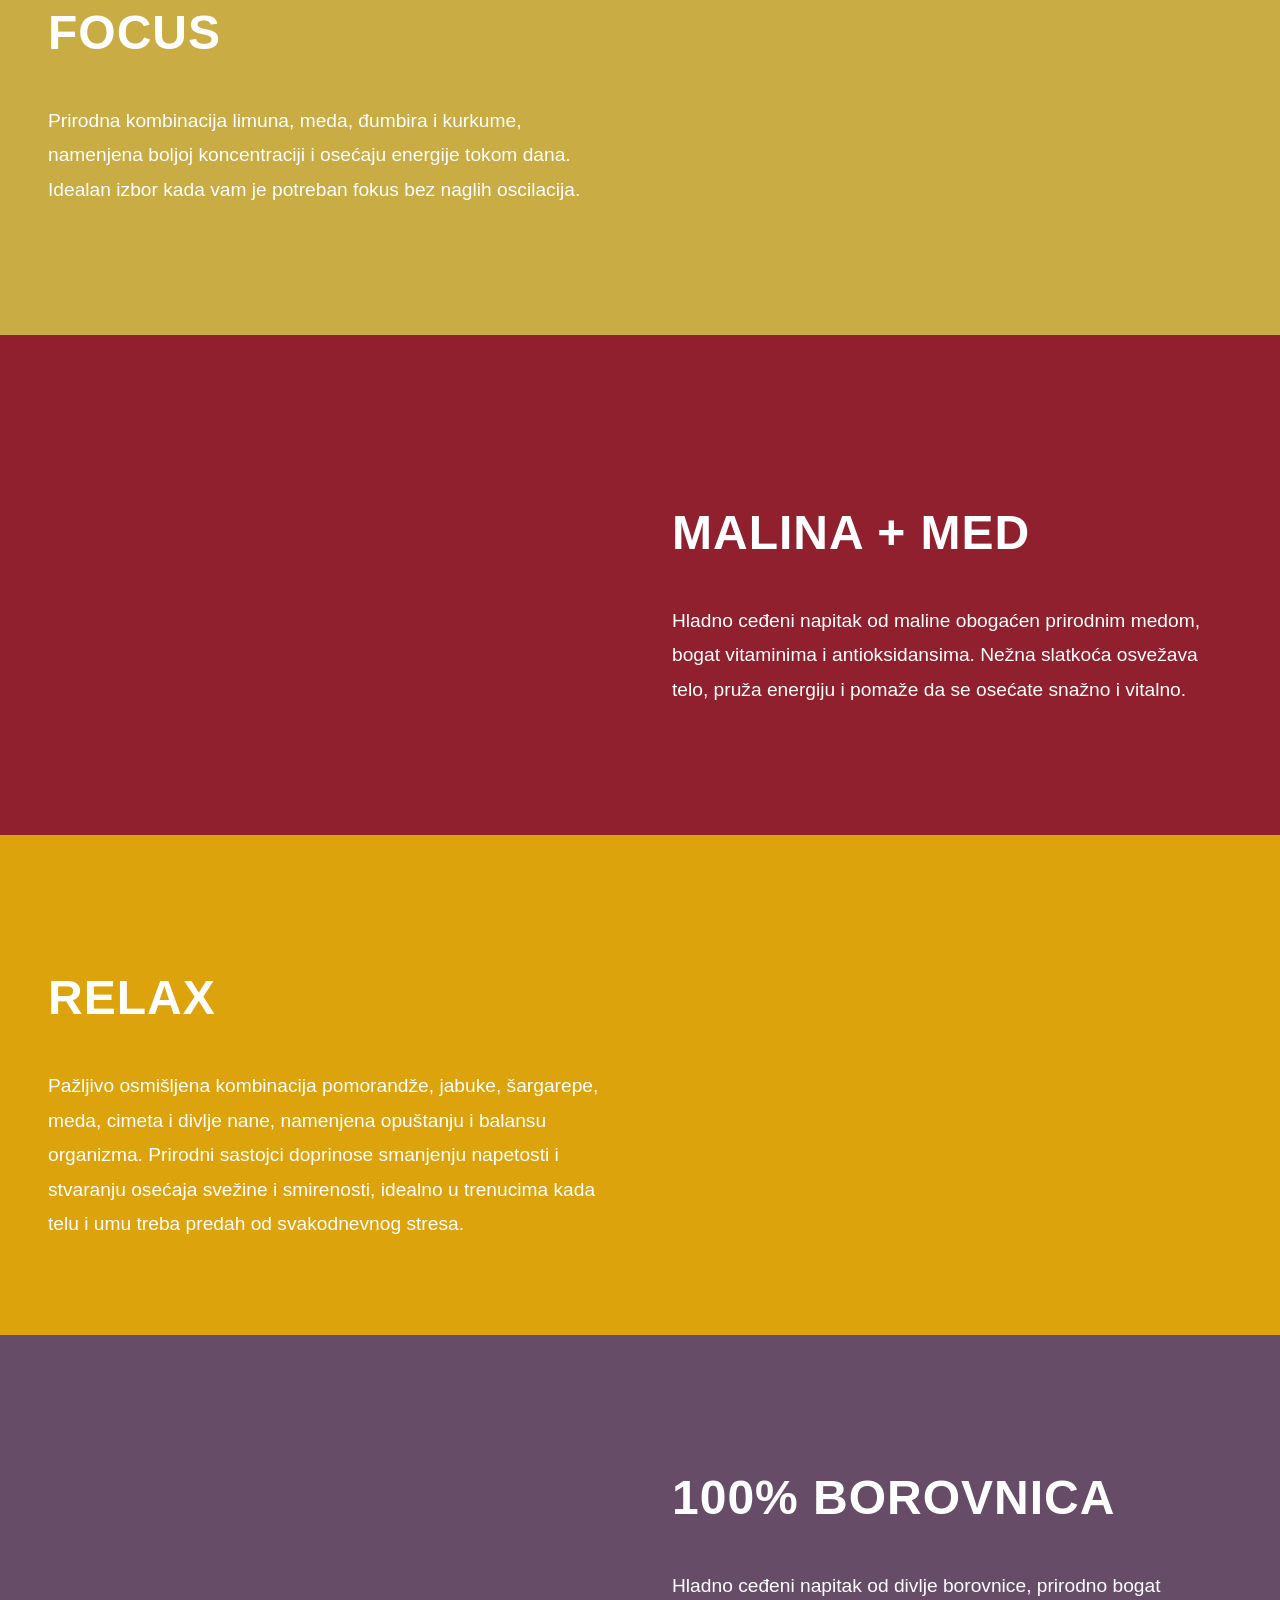
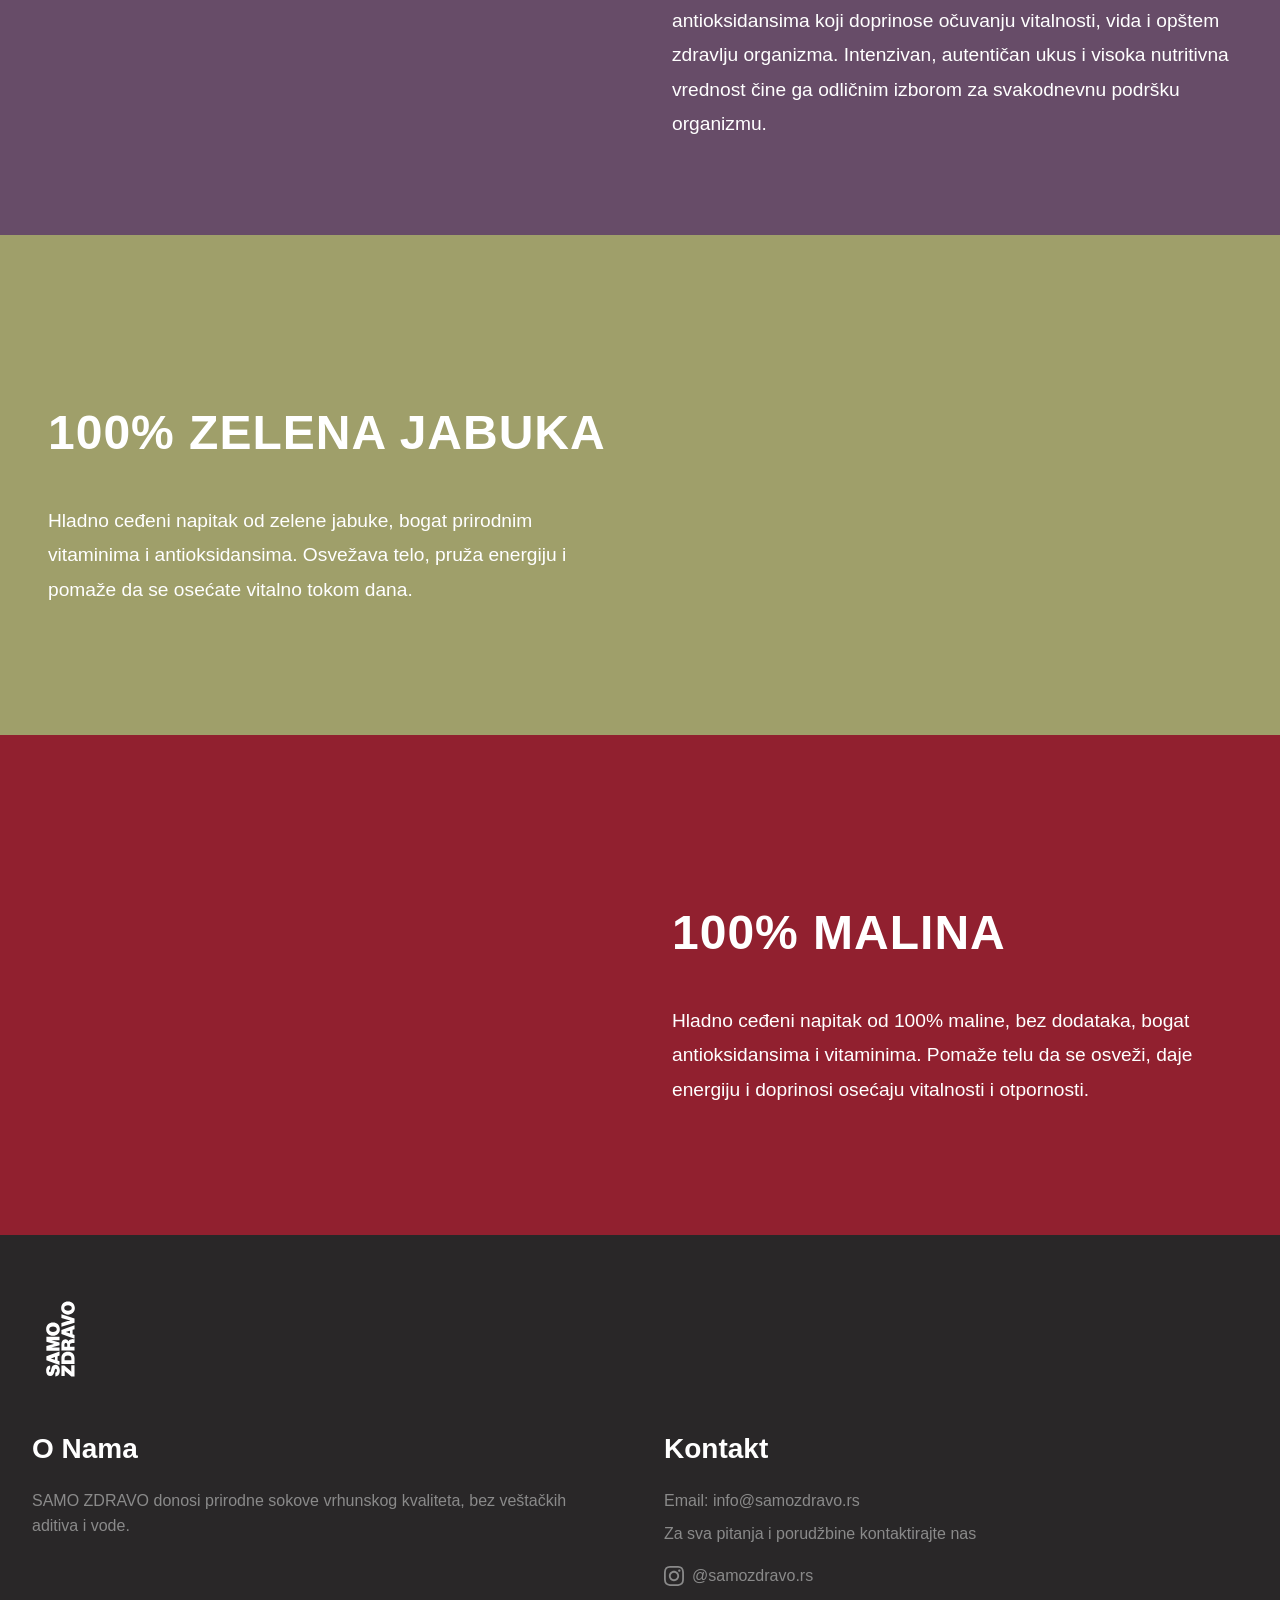
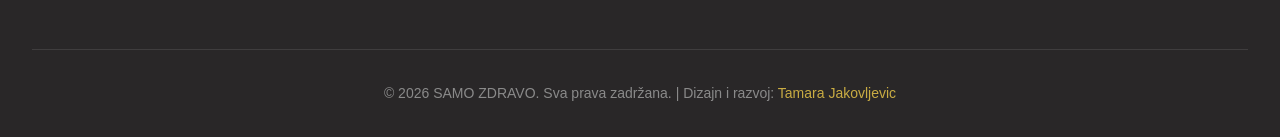
==== commit bb9b3a6a: "Povećana slika na stranici O nama i ažurirana godina u footeru na 2026" ====
--- a/index.html
+++ b/index.html
@@ -246,7 +246,7 @@
                 </div>
             </div>
             <div class="footer-bottom">
-                <p>&copy; 2025 SAMO ZDRAVO. Sva prava zadržana. | Dizajn i razvoj: <a href="https://tamara014.github.io/Tamara-Portfolio/" target="_blank" rel="noopener noreferrer" style="color: var(--color-focus); text-decoration: none;">Tamara Jakovljevic</a></p>
+                <p>&copy; 2026 SAMO ZDRAVO. Sva prava zadržana. | Dizajn i razvoj: <a href="https://tamara014.github.io/Tamara-Portfolio/" target="_blank" rel="noopener noreferrer" style="color: var(--color-focus); text-decoration: none;">Tamara Jakovljevic</a></p>
             </div>
         </div>
     </footer>
--- a/styles.css
+++ b/styles.css
@@ -203,7 +203,7 @@
     flex-direction: column;
     justify-content: flex-start;
     align-items: center;
-    padding: var(--spacing-lg) var(--spacing-md);
+    padding: var(--spacing-sm) var(--spacing-md);
     gap: var(--spacing-md);
     transform: translateX(-100%);
     opacity: 0;
@@ -224,7 +224,7 @@
     text-decoration: none;
     font-weight: 500;
     font-size: 1.3rem;
-    padding: var(--spacing-md);
+    padding: 0.2rem 0.5rem;
     border-radius: 8px;
     transition: background-color var(--transition-fast);
     text-align: center;
@@ -264,6 +264,8 @@
     object-fit: cover;
     display: block;
     margin: 0;
+    margin-top: -6rem;
+    margin-bottom: -9rem;
     padding: 0;
 }
 
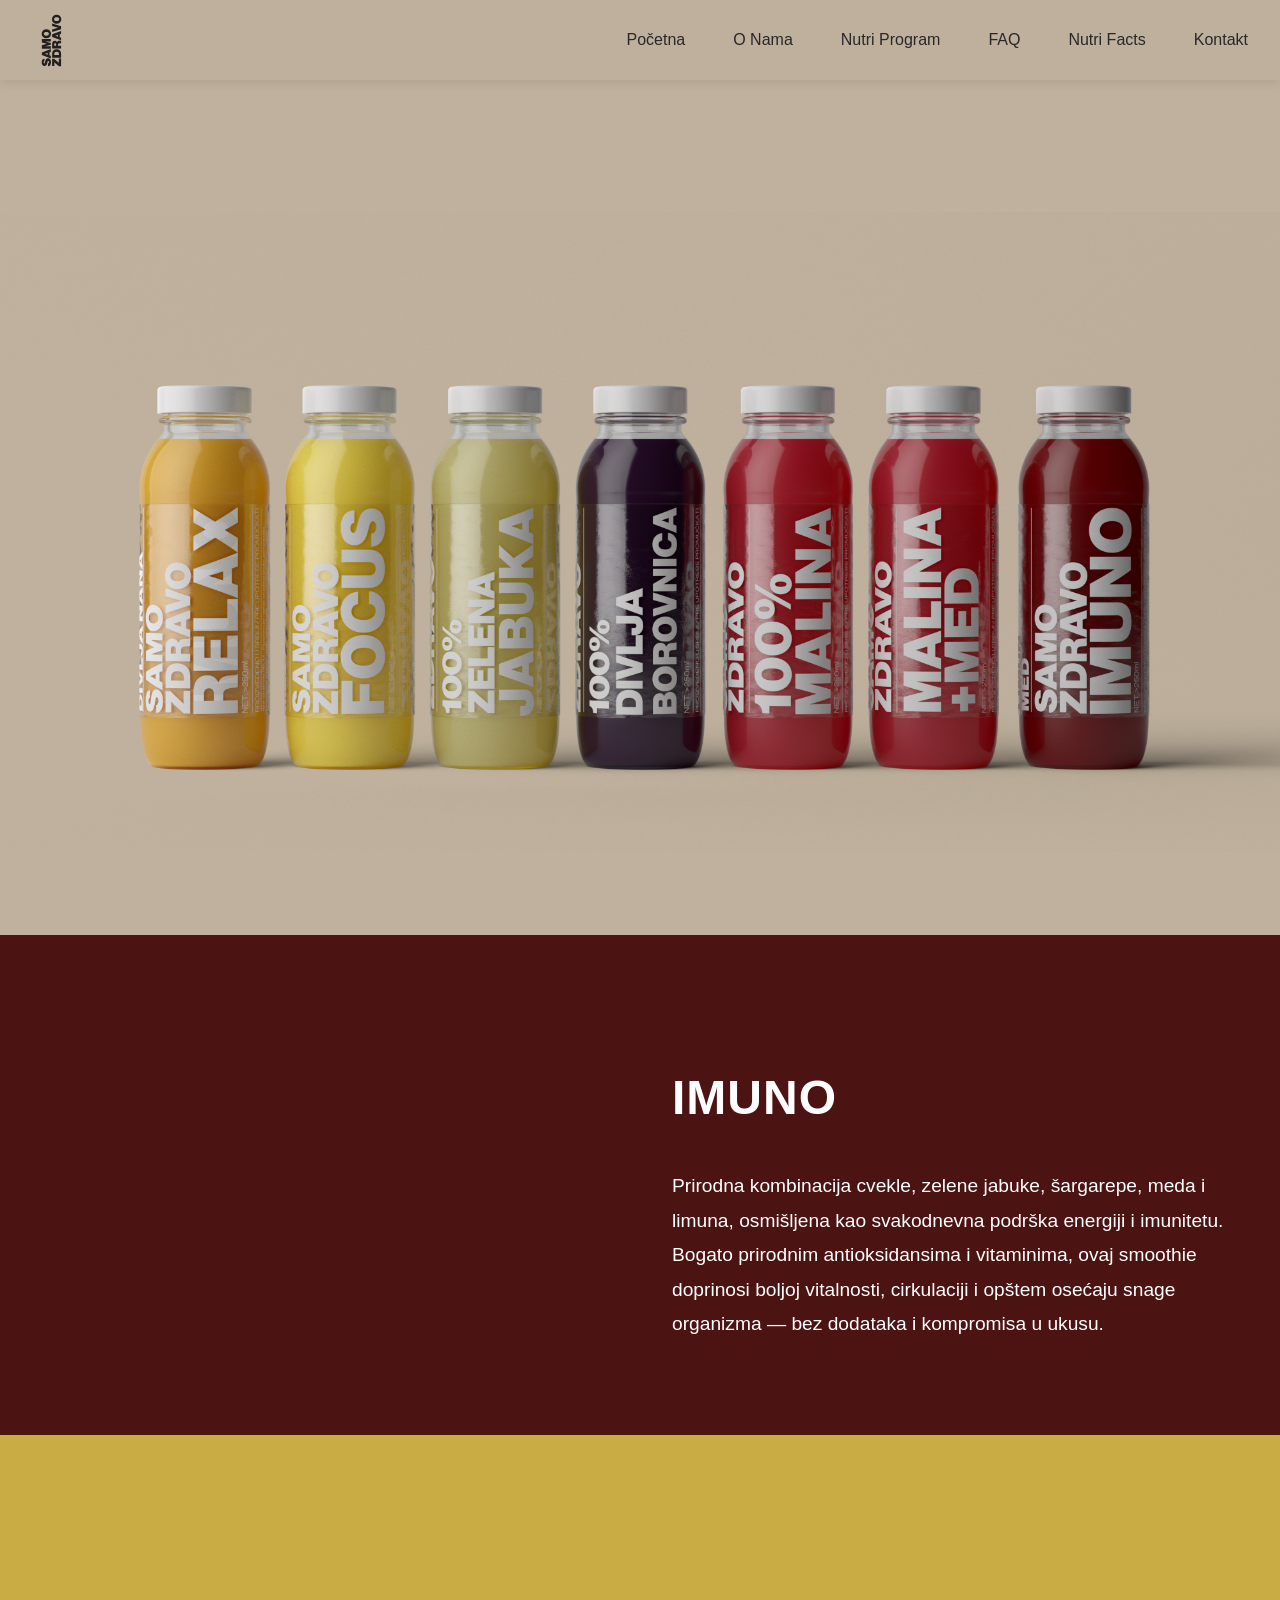
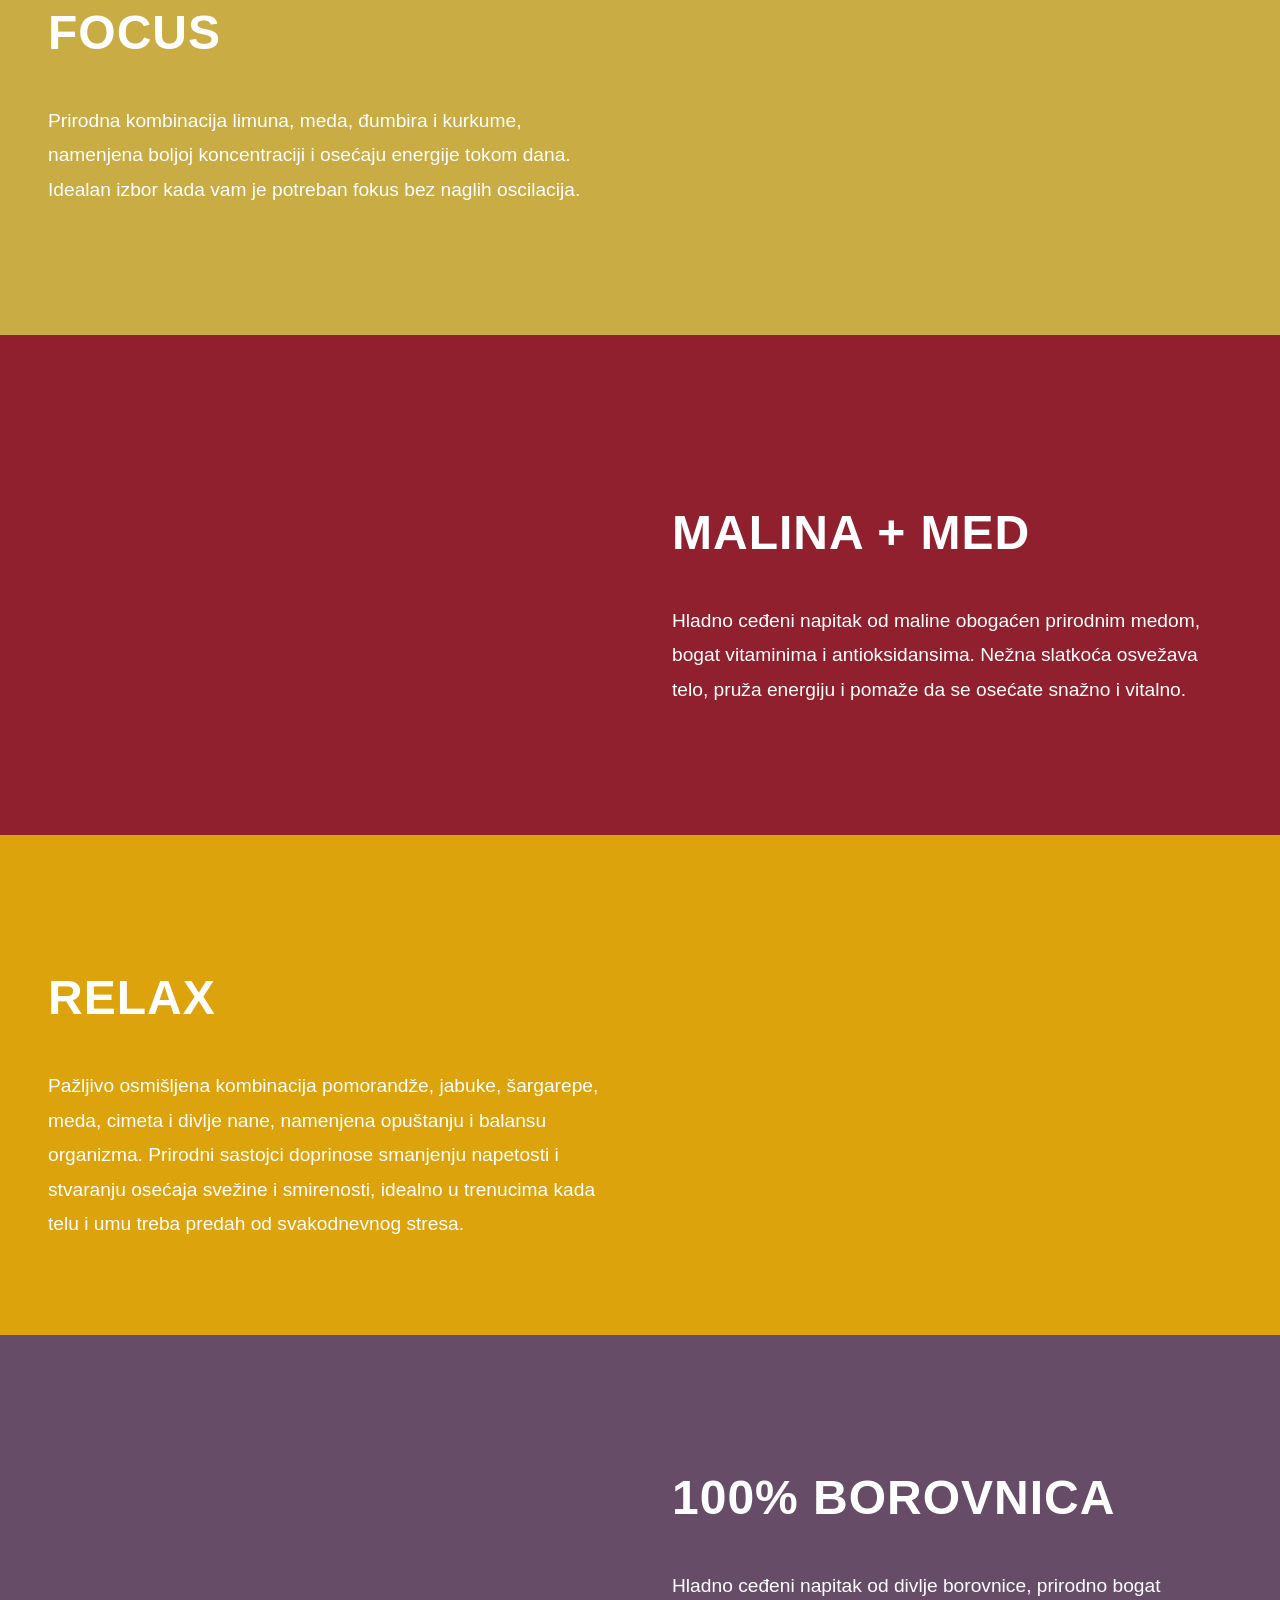
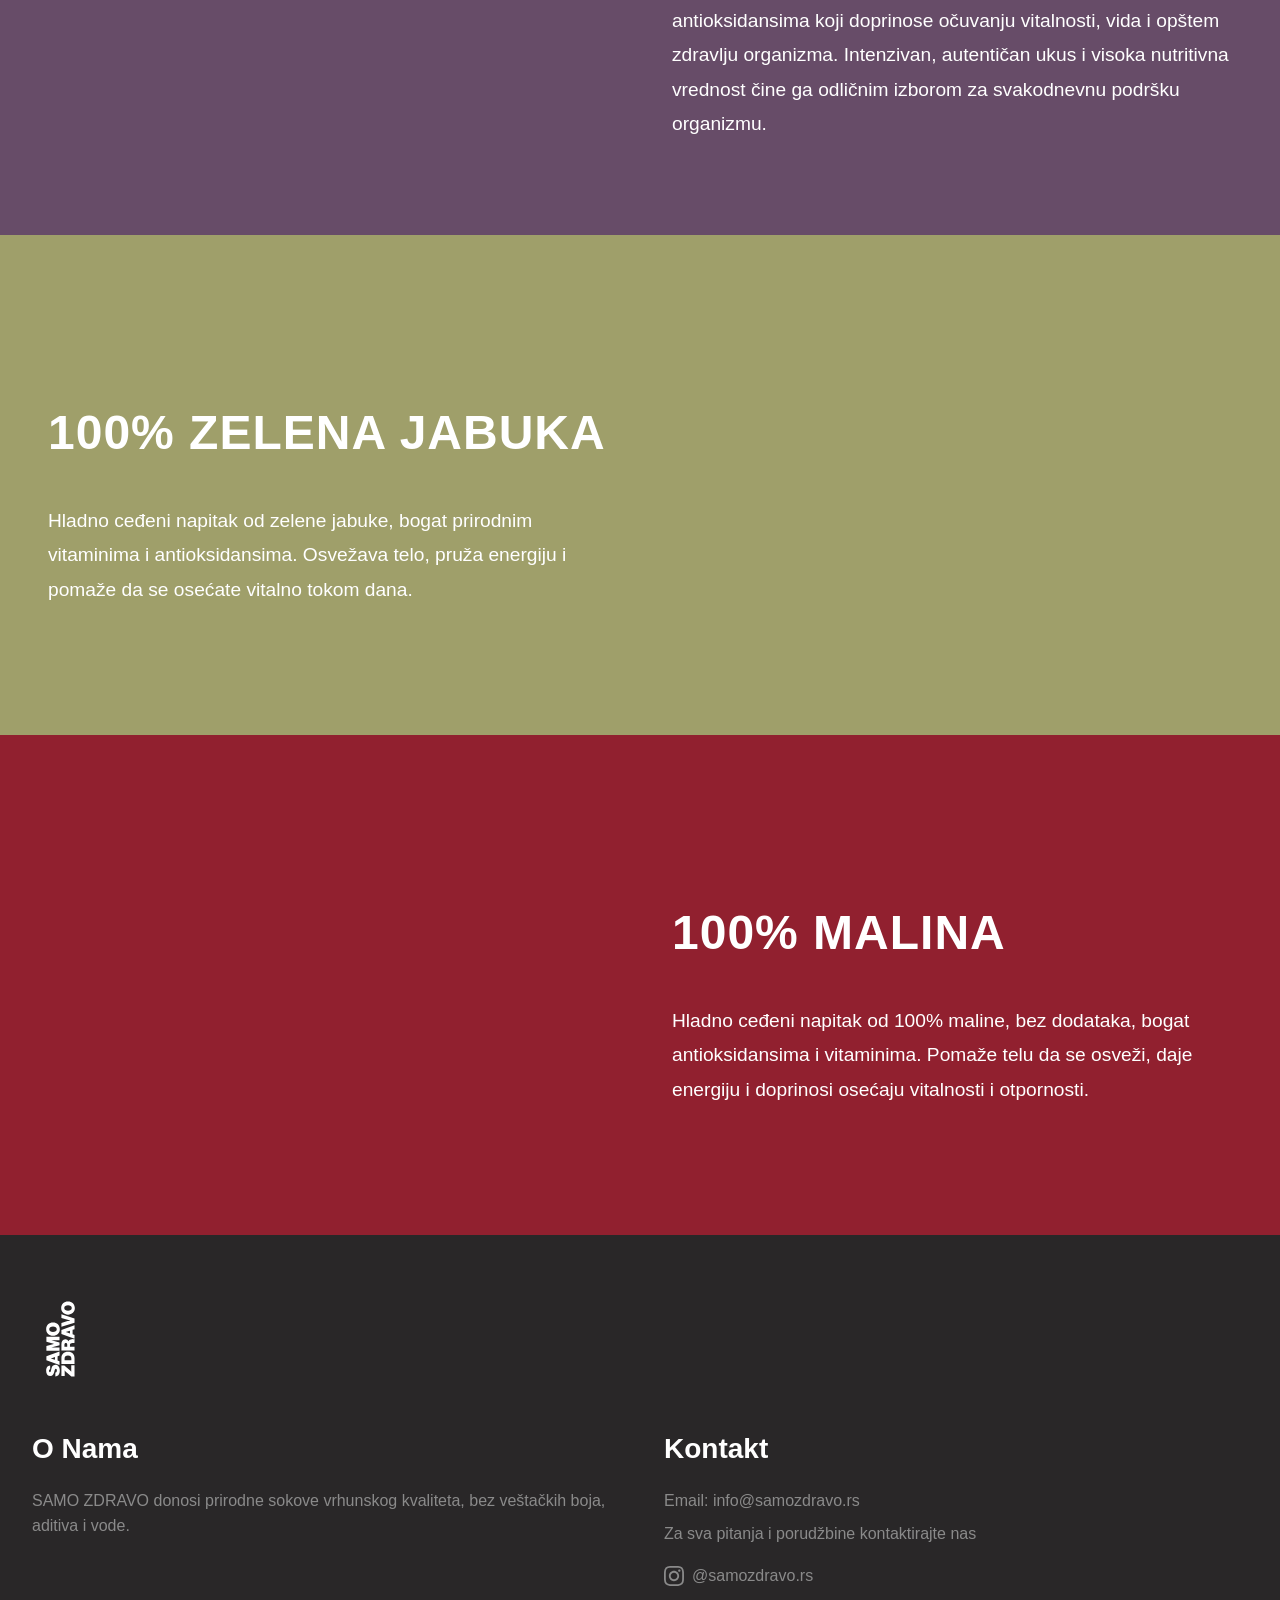
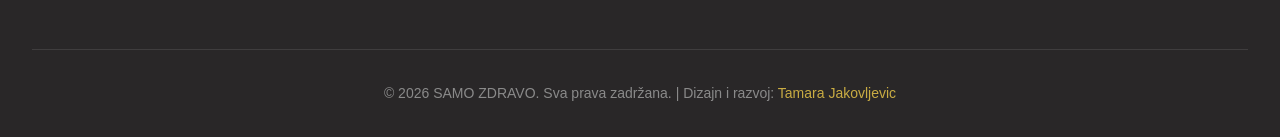
==== commit 269eac33: "Dodato 'boja' u footer tekst, azuriran naslov smoothie sekcije i dodat Malina Med sok, sokici raspor" ====
--- a/index.html
+++ b/index.html
@@ -17,6 +17,24 @@
     <meta name="twitter:image" content="https://samozdravo.rs/assets/images/logo-samo-zdravo.svg">
     <link rel="icon" type="image/svg+xml" href="assets/images/logo-samo-zdravo.svg">
     <link rel="stylesheet" href="styles.css">
+    
+    <!-- Google tag (gtag.js) -->
+    <script async src="https://www.googletagmanager.com/gtag/js?id=G-MPN3CLENE8"></script>
+    <script>
+      window.dataLayer = window.dataLayer || [];
+      function gtag(){dataLayer.push(arguments);}
+      gtag('js', new Date());
+      gtag('config', 'G-MPN3CLENE8');
+    </script>
+    
+    <!-- Microsoft Clarity -->
+    <script type="text/javascript">
+        (function(c,l,a,r,i,t,y){
+            c[a]=c[a]||function(){(c[a].q=c[a].q||[]).push(arguments)};
+            t=l.createElement(r);t.async=1;t.src="https://www.clarity.ms/tag/"+i;
+            y=l.getElementsByTagName(r)[0];y.parentNode.insertBefore(t,y);
+        })(window, document, "clarity", "script", "v6oozsil2k");
+    </script>
 </head>
 <body>
     <header class="header">
@@ -229,7 +247,7 @@
             <div class="footer-content">
                 <div class="footer-section" id="about">
                     <h3>O Nama</h3>
-                    <p>SAMO ZDRAVO donosi prirodne sokove vrhunskog kvaliteta, bez veštačkih aditiva i vode.</p>
+                    <p>SAMO ZDRAVO donosi prirodne sokove vrhunskog kvaliteta, bez veštačkih boja, aditiva i vode.</p>
                 </div>
                 <div class="footer-section">
                     <h3>Kontakt</h3>
--- a/styles.css
+++ b/styles.css
@@ -204,7 +204,7 @@
     justify-content: flex-start;
     align-items: center;
     padding: var(--spacing-sm) var(--spacing-md);
-    gap: var(--spacing-md);
+    gap: var(--spacing-sm);
     transform: translateX(-100%);
     opacity: 0;
     transition: transform 0.4s ease, opacity 0.4s ease;
